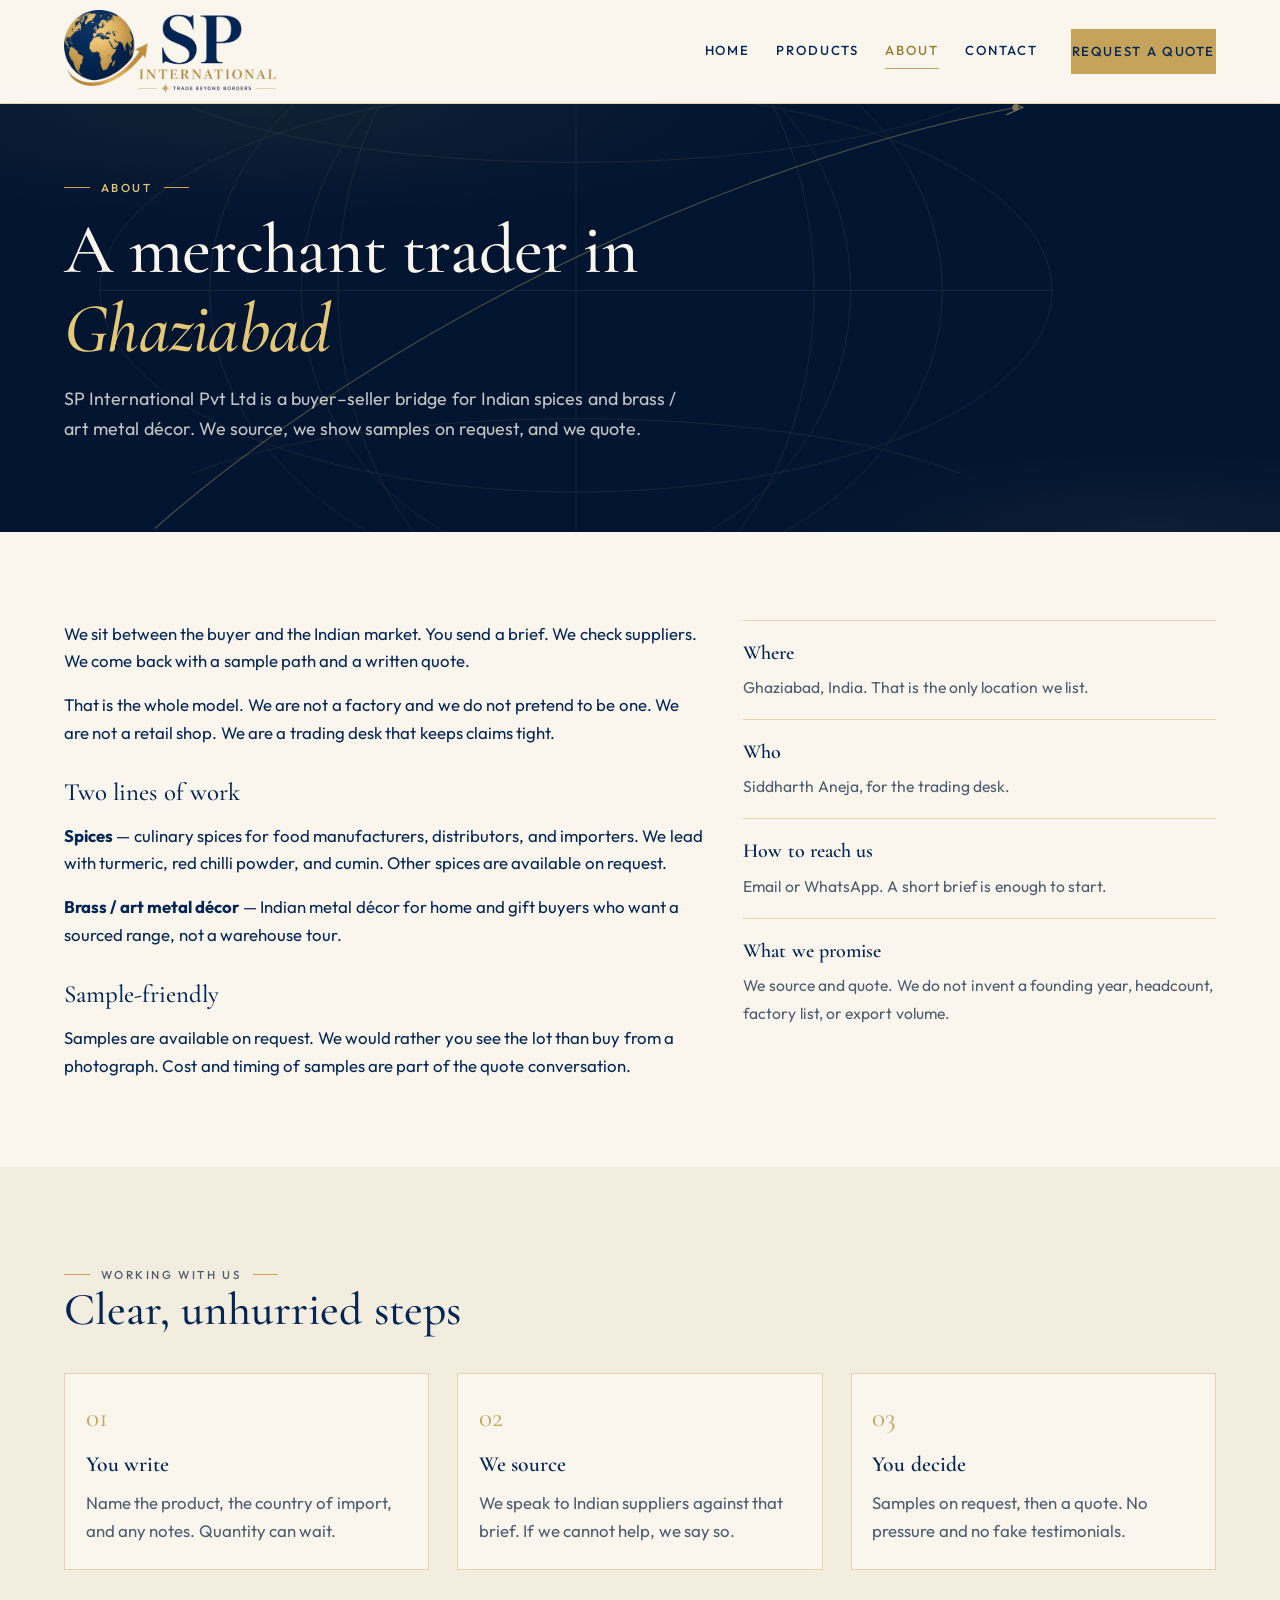
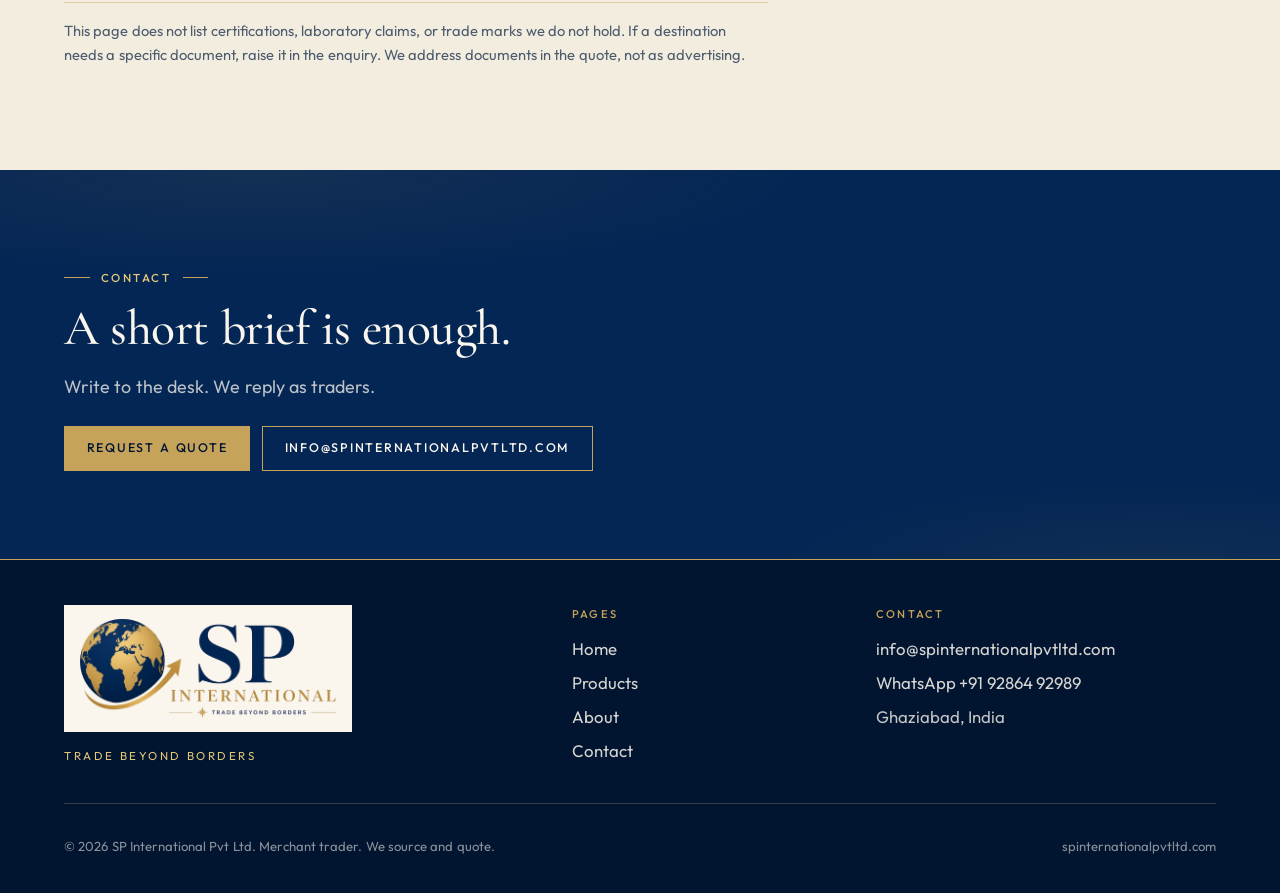
==== about.html @ 2f85f0fe "Add SP International brochure draft for review." ====
<!DOCTYPE html>
<html lang="en">
<head>
  <meta charset="utf-8">
  <meta name="viewport" content="width=device-width, initial-scale=1">
  <title>About — SP International Pvt Ltd</title>
  <meta name="description" content="Merchant trader in Ghaziabad, India. A buyer–seller bridge for spices and brass / art metal décor. Sample-friendly. We source and quote.">
  <meta name="theme-color" content="#042654">
  <link rel="icon" href="assets/favicon.png" type="image/png">
  <link rel="apple-touch-icon" href="assets/favicon-192.png">
  <link rel="canonical" href="https://spinternationalpvtltd.com/about.html">
  <link rel="preconnect" href="https://fonts.googleapis.com">
  <link rel="preconnect" href="https://fonts.gstatic.com" crossorigin>
  <link href="https://fonts.googleapis.com/css2?family=Cormorant+Garamond:ital,wght@0,500;0,600;1,500&family=Outfit:wght@300;400;500;600&display=swap" rel="stylesheet">
  <link rel="manifest" href="site.webmanifest">
  <link rel="stylesheet" href="css/styles.css">
</head>
<body>
  <a class="skip" href="#main">Skip to content</a>
  <header class="site-header">
    <div class="wrap header-inner">
      <a class="brand" href="index.html">
        <img class="brand-lockup" src="assets/logo-lockup.png" alt="SP International Pvt Ltd — Trade Beyond Borders" width="1048" height="407">
        <img class="brand-mark" src="assets/logo-mark.png" alt="SP International Pvt Ltd" width="433" height="454">
      </a>
      <button class="nav-toggle" type="button" aria-expanded="false" aria-controls="site-nav">
        <span class="sr-only">Menu</span>
        <span></span><span></span>
      </button>
      <nav id="site-nav" class="site-nav" aria-label="Primary">
        <a href="index.html">Home</a>
        <a href="products.html">Products</a>
        <a href="about.html" aria-current="page">About</a>
        <a href="contact.html">Contact</a>
        <a class="btn btn-gold" href="contact.html">Request a quote</a>
      </nav>
    </div>
  </header>

  <main id="main">
    <section class="page-hero slim">
      <img class="orbit" src="assets/orbit.svg" alt="">
      <div class="wrap">
        <p class="kicker light">About</p>
        <h1 class="display">A merchant trader in <em>Ghaziabad</em></h1>
        <p class="lede">SP International Pvt Ltd is a buyer–seller bridge for Indian spices and brass / art metal décor. We source, we show samples on request, and we quote.</p>
      </div>
    </section>

    <section class="section">
      <div class="wrap two-col uneven">
        <div class="prose">
          <p>We sit between the buyer and the Indian market. You send a brief. We check suppliers. We come back with a sample path and a written quote.</p>
          <p>That is the whole model. We are not a factory and we do not pretend to be one. We are not a retail shop. We are a trading desk that keeps claims tight.</p>
          <h3>Two lines of work</h3>
          <p><strong>Spices</strong> — culinary spices for food manufacturers, distributors, and importers. We lead with turmeric, red chilli powder, and cumin. Other spices are available on request.</p>
          <p><strong>Brass / art metal décor</strong> — Indian metal décor for home and gift buyers who want a sourced range, not a warehouse tour.</p>
          <h3>Sample-friendly</h3>
          <p>Samples are available on request. We would rather you see the lot than buy from a photograph. Cost and timing of samples are part of the quote conversation.</p>
        </div>
        <div>
          <ul class="stat-list">
            <li>
              <strong>Where</strong>
              <span>Ghaziabad, India. That is the only location we list.</span>
            </li>
            <li>
              <strong>Who</strong>
              <span>Siddharth Aneja, for the trading desk.</span>
            </li>
            <li>
              <strong>How to reach us</strong>
              <span>Email or WhatsApp. A short brief is enough to start.</span>
            </li>
            <li>
              <strong>What we promise</strong>
              <span>We source and quote. We do not invent a founding year, headcount, factory list, or export volume.</span>
            </li>
          </ul>
        </div>
      </div>
    </section>

    <section class="section section-cream">
      <div class="wrap">
        <div class="section-head">
          <p class="kicker">Working with us</p>
          <h2>Clear, unhurried steps</h2>
        </div>
        <div class="steps">
          <article class="step">
            <span class="num">01</span>
            <h3>You write</h3>
            <p>Name the product, the country of import, and any notes. Quantity can wait.</p>
          </article>
          <article class="step">
            <span class="num">02</span>
            <h3>We source</h3>
            <p>We speak to Indian suppliers against that brief. If we cannot help, we say so.</p>
          </article>
          <article class="step">
            <span class="num">03</span>
            <h3>You decide</h3>
            <p>Samples on request, then a quote. No pressure and no fake testimonials.</p>
          </article>
        </div>
        <p class="legal-note narrow">This page does not list certifications, laboratory claims, or trade marks we do not hold. If a destination needs a specific document, raise it in the enquiry. We address documents in the quote, not as advertising.</p>
      </div>
    </section>

    <section class="section section-navy cta-band">
      <div class="wrap">
        <p class="kicker light">Contact</p>
        <h2 class="display">A short brief is enough.</h2>
        <p class="lede">Write to the desk. We reply as traders.</p>
        <div class="btn-row">
          <a class="btn btn-gold" href="contact.html">Request a quote</a>
          <a class="btn btn-ghost" href="mailto:info@spinternationalpvtltd.com">info@spinternationalpvtltd.com</a>
        </div>
      </div>
    </section>
  </main>

  <footer class="site-footer">
    <div class="wrap footer-grid">
      <div>
        <img class="footer-logo" src="assets/logo-lockup.png" alt="SP International Pvt Ltd — Trade Beyond Borders" width="1048" height="407">
        <p class="footer-motto">Trade Beyond Borders</p>
      </div>
      <div>
        <h2>Pages</h2>
        <ul>
          <li><a href="index.html">Home</a></li>
          <li><a href="products.html">Products</a></li>
          <li><a href="about.html">About</a></li>
          <li><a href="contact.html">Contact</a></li>
        </ul>
      </div>
      <div>
        <h2>Contact</h2>
        <ul>
          <li><a href="mailto:info@spinternationalpvtltd.com">info@spinternationalpvtltd.com</a></li>
          <li><a href="https://wa.me/919286492989" rel="noopener">WhatsApp +91 92864 92989</a></li>
          <li>Ghaziabad, India</li>
        </ul>
      </div>
    </div>
    <div class="wrap footer-base">
      <p>&copy; <span id="year">2026</span> SP International Pvt Ltd. Merchant trader. We source and quote.</p>
      <p>spinternationalpvtltd.com</p>
    </div>
  </footer>
  <script src="js/main.js"></script>
</body>
</html>
---- css/styles.css ----
/* =================================================================
   SP International Pvt Ltd — brochure styles
   Navy + gold only. Custom, not a utility framework.
   ================================================================= */

:root {
  --navy: #042654;
  --navy-deep: #021530;
  --navy-mid: #0b3468;
  --navy-soft: #1a4a86;
  --gold: #c5a35a;
  --gold-bright: #e4c878;
  --gold-deep: #9a7c32;
  --cream: #f3ede0;
  --ivory: #faf6ee;
  --paper: #e8e0ce;
  --ink: #042654;
  --muted: #4e5d6e;
  --line: rgba(197, 163, 90, 0.42);
  --line-strong: rgba(197, 163, 90, 0.72);
  --shadow: 0 22px 50px rgba(4, 38, 84, 0.09);
  --header-h: 6.35rem;
  --serif: "Cormorant Garamond", "Iowan Old Style", Palatino, "Palatino Linotype", Georgia, serif;
  --sans: "Outfit", "Avenir Next", "Segoe UI", system-ui, sans-serif;
  --wrap: 72rem;
  --gutter: clamp(1.25rem, 4vw, 2.25rem);
}

*,
*::before,
*::after { box-sizing: border-box; }

html {
  scroll-behavior: smooth;
  -webkit-text-size-adjust: 100%;
}

@media (prefers-reduced-motion: reduce) {
  html { scroll-behavior: auto; }
  *, *::before, *::after {
    animation-duration: 0.01ms !important;
    animation-iteration-count: 1 !important;
    transition-duration: 0.01ms !important;
  }
}

body {
  margin: 0;
  font-family: var(--sans);
  font-weight: 400;
  font-size: 1.05rem;
  line-height: 1.65;
  color: var(--ink);
  background: var(--ivory);
  min-height: 100vh;
  word-spacing: 0.02em;
}

img { max-width: 100%; height: auto; display: block; }
a { color: inherit; }
button, input, select, textarea { font: inherit; color: inherit; }

.sr-only {
  position: absolute;
  width: 1px;
  height: 1px;
  padding: 0;
  margin: -1px;
  overflow: hidden;
  clip: rect(0, 0, 0, 0);
  white-space: nowrap;
  border: 0;
}

.skip {
  position: absolute;
  left: 1rem;
  top: -4rem;
  z-index: 1000;
  background: var(--navy);
  color: var(--gold-bright);
  padding: 0.6rem 1rem;
  text-decoration: none;
  letter-spacing: 0.04em;
}
.skip:focus { top: 0.75rem; }

.wrap {
  width: min(var(--wrap), 100% - var(--gutter) * 2);
  margin-inline: auto;
}

/* ---------- Header ---------- */
.site-header {
  position: sticky;
  top: 0;
  z-index: 80;
  background: rgba(250, 246, 238, 0.92);
  backdrop-filter: saturate(1.2) blur(12px);
  border-bottom: 1px solid var(--line);
}

.header-inner {
  display: flex;
  align-items: center;
  justify-content: space-between;
  gap: 1.25rem;
  min-height: var(--header-h);
  padding-block: 0.65rem;
}

.brand {
  display: flex;
  align-items: center;
  text-decoration: none;
  flex-shrink: 0;
}

.brand-lockup {
  display: none;
  height: 5.15rem;
  width: auto;
}

.brand-mark {
  height: 3.35rem;
  width: auto;
}

@media (min-width: 880px) {
  .brand-mark { display: none; }
  .brand-lockup { display: block; }
}

.nav-toggle {
  display: flex;
  flex-direction: column;
  justify-content: center;
  gap: 0.42rem;
  width: 2.75rem;
  height: 2.75rem;
  padding: 0.55rem;
  border: 1px solid var(--line);
  background: transparent;
  cursor: pointer;
}

.nav-toggle span {
  display: block;
  height: 1.5px;
  background: var(--navy);
  transition: transform 0.25s ease, opacity 0.2s ease;
}

.nav-toggle[aria-expanded="true"] span:first-child {
  transform: translateY(4.2px) rotate(45deg);
}
.nav-toggle[aria-expanded="true"] span:last-child {
  transform: translateY(-4.2px) rotate(-45deg);
}

.site-nav {
  display: none;
  align-items: center;
  gap: 0.15rem 1.65rem;
}

.site-nav a {
  text-decoration: none;
  font-size: 0.82rem;
  letter-spacing: 0.14em;
  text-transform: uppercase;
  font-weight: 500;
  color: var(--navy);
  padding: 0.35rem 0;
  border-bottom: 1px solid transparent;
}

.site-nav a:hover,
.site-nav a:focus-visible {
  color: var(--gold-deep);
  border-bottom-color: var(--gold);
}

.site-nav a[aria-current="page"] {
  color: var(--gold-deep);
  border-bottom-color: var(--gold);
}

.site-nav .btn { margin-left: 0.4rem; letter-spacing: 0.12em; }

@media (max-width: 879px) {
  .site-nav {
    position: fixed;
    inset: var(--header-h) 0 0 0;
    display: flex;
    flex-direction: column;
    justify-content: flex-start;
    align-items: stretch;
    gap: 0;
    padding: 1.5rem var(--gutter) 2rem;
    background: var(--ivory);
    transform: translateX(100%);
    visibility: hidden;
    transition: transform 0.28s ease, visibility 0.28s;
    overflow: auto;
  }
  .site-nav.is-open {
    transform: none;
    visibility: visible;
  }
  .site-nav a {
    font-family: var(--serif);
    font-size: 2rem;
    letter-spacing: 0.04em;
    text-transform: none;
    font-weight: 500;
    padding: 0.85rem 0;
    border-bottom: 1px solid var(--line);
  }
  .site-nav .btn {
    margin: 1.5rem 0 0;
    text-align: center;
    font-family: var(--sans);
    font-size: 0.82rem;
    letter-spacing: 0.12em;
    text-transform: uppercase;
  }
}

@media (min-width: 880px) {
  .nav-toggle { display: none; }
  .site-nav { display: flex; }
}

body.nav-open { overflow: hidden; }

/* ---------- Buttons ---------- */
.btn {
  display: inline-flex;
  align-items: center;
  justify-content: center;
  gap: 0.55rem;
  min-height: 2.85rem;
  padding: 0.7rem 1.35rem;
  text-decoration: none;
  border: 1px solid var(--gold);
  cursor: pointer;
  font-size: 0.78rem;
  letter-spacing: 0.14em;
  text-transform: uppercase;
  font-weight: 500;
  transition: background 0.2s ease, color 0.2s ease, border-color 0.2s ease, transform 0.2s ease;
}

.btn-gold {
  background: var(--gold);
  color: var(--navy-deep);
  border-color: var(--gold);
}

.btn-gold:hover,
.btn-gold:focus-visible {
  background: var(--gold-bright);
  border-color: var(--gold-bright);
}

.btn-ghost {
  background: transparent;
  color: var(--ivory);
  border-color: var(--gold);
}

.btn-ghost:hover,
.btn-ghost:focus-visible {
  background: rgba(197, 163, 90, 0.12);
  color: var(--gold-bright);
}

.btn-navy {
  background: var(--navy);
  color: var(--gold-bright);
  border-color: var(--navy);
}

.btn-navy:hover,
.btn-navy:focus-visible {
  background: var(--navy-mid);
}

.btn-line {
  background: transparent;
  color: var(--navy);
  border-color: var(--navy);
}

.btn-line:hover,
.btn-line:focus-visible {
  background: var(--navy);
  color: var(--gold-bright);
}

.btn-row {
  display: flex;
  flex-wrap: wrap;
  gap: 0.75rem;
}

:focus-visible {
  outline: 2px solid var(--gold);
  outline-offset: 3px;
}

/* ---------- Kickers, type ---------- */
.kicker {
  display: inline-flex;
  align-items: center;
  gap: 0.7rem;
  margin: 0 0 0.85rem;
  font-size: 0.72rem;
  letter-spacing: 0.22em;
  text-transform: uppercase;
  color: var(--gold-deep);
  font-weight: 500;
}

.kicker::before,
.kicker::after {
  content: "";
  width: 1.6rem;
  height: 1px;
  background: var(--gold);
}

.kicker.light { color: var(--gold-bright); }

.display {
  font-family: var(--serif);
  font-weight: 500;
  letter-spacing: -0.01em;
  line-height: 1.12;
  margin: 0 0 1rem;
  font-size: clamp(2.35rem, 6vw, 4.4rem);
}

.display em {
  font-style: italic;
  font-weight: 500;
  color: var(--gold-deep);
}

.lede {
  font-size: 1.12rem;
  max-width: 40rem;
  color: var(--muted);
  margin: 0 0 1.5rem;
}

.section-head {
  max-width: 40rem;
  margin-bottom: 2.25rem;
}

.section-head h2 {
  font-family: var(--serif);
  font-size: clamp(1.9rem, 4vw, 2.85rem);
  font-weight: 500;
  line-height: 1.15;
  margin: 0 0 0.75rem;
}

.section-head p { margin: 0; color: var(--muted); }

hr.rule {
  border: 0;
  height: 1px;
  background: linear-gradient(90deg, transparent, var(--gold), transparent);
  margin: 0;
}

/* ---------- Heroes ---------- */
.page-hero {
  position: relative;
  isolation: isolate;
  background: var(--navy-deep);
  color: var(--ivory);
  overflow: hidden;
  padding: clamp(3.2rem, 8vw, 6.5rem) 0;
}

.page-hero .orbit {
  position: absolute;
  inset: -10% -5%;
  width: 110%;
  height: 120%;
  object-fit: cover;
  opacity: 0.55;
  pointer-events: none;
  z-index: -1;
}

.page-hero .display { color: var(--ivory); }
.page-hero .display em { color: var(--gold-bright); }
.page-hero .lede { color: rgba(250, 246, 238, 0.78); }

.home-hero {
  padding: clamp(2.5rem, 7vw, 5.5rem) 0 clamp(3.5rem, 8vw, 6.5rem);
}

.hero-card {
  position: relative;
  background: var(--ivory);
  color: var(--ink);
  padding: clamp(1.6rem, 4vw, 2.75rem);
  border: 1px solid var(--gold);
  max-width: 42rem;
  box-shadow: 0 0 0 8px rgba(197, 163, 90, 0.08);
}

.hero-card::before,
.hero-card::after {
  content: "";
  position: absolute;
  width: 0.7rem;
  height: 0.7rem;
  border: 1px solid var(--gold);
}
.hero-card::before { top: 0.45rem; left: 0.45rem; border-right: 0; border-bottom: 0; }
.hero-card::after { bottom: 0.45rem; right: 0.45rem; border-left: 0; border-top: 0; }

.hero-card .lockup {
  width: min(28rem, 100%);
  margin: 0 auto 1.4rem;
}

.hero-card .kicker { justify-content: center; width: 100%; }
.hero-card .display {
  text-align: center;
  color: var(--navy);
  font-size: clamp(2rem, 5vw, 3.4rem);
}
.hero-card .lede {
  text-align: center;
  margin-inline: auto;
  color: var(--muted);
}
.hero-card .btn-row { justify-content: center; }

.motto-line {
  display: flex;
  align-items: center;
  justify-content: center;
  gap: 0.85rem;
  margin: 0 0 1.1rem;
  color: var(--gold-deep);
  font-size: 0.72rem;
  letter-spacing: 0.28em;
  text-transform: uppercase;
}
.motto-line::before,
.motto-line::after {
  content: "";
  flex: 1;
  max-width: 4.5rem;
  height: 1px;
  background: var(--gold);
}
.motto-line .diamond {
  width: 0.45rem;
  height: 0.45rem;
  background: var(--gold);
  transform: rotate(45deg);
  flex-shrink: 0;
}

/* ---------- Sections ---------- */
.section { padding: clamp(3.2rem, 7vw, 5.5rem) 0; }
.section-navy {
  background: var(--navy);
  color: var(--ivory);
}
.section-navy .section-head h2 { color: var(--ivory); }
.section-navy .section-head p { color: rgba(250, 246, 238, 0.72); }
.section-cream { background: var(--cream); }
.section-paper { background: var(--paper); }

.two-col {
  display: grid;
  gap: 2.5rem;
}
@media (min-width: 840px) {
  .two-col { grid-template-columns: 1fr 1fr; align-items: start; }
  .two-col.uneven { grid-template-columns: 1.15fr 0.85fr; }
}

.prose p { margin: 0 0 1rem; }
.prose p:last-child { margin-bottom: 0; }
.prose h3 {
  font-family: var(--serif);
  font-size: 1.55rem;
  font-weight: 500;
  margin: 1.6rem 0 0.55rem;
}

.pull {
  font-family: var(--serif);
  font-style: italic;
  font-size: clamp(1.45rem, 3vw, 1.9rem);
  line-height: 1.35;
  color: var(--navy);
  margin: 0;
  padding-left: 1.1rem;
  border-left: 2px solid var(--gold);
}

.stat-list {
  list-style: none;
  margin: 0;
  padding: 0;
  display: grid;
  gap: 1.15rem;
}

.stat-list li {
  padding: 1rem 0 0;
  border-top: 1px solid var(--line);
}

.stat-list strong {
  display: block;
  font-family: var(--serif);
  font-size: 1.25rem;
  font-weight: 600;
  margin-bottom: 0.2rem;
}

.stat-list span { color: var(--muted); font-size: 0.98rem; }

/* ---------- Product cards ---------- */
.card-grid {
  display: grid;
  gap: 1.15rem;
  grid-template-columns: 1fr;
}
@media (min-width: 640px) {
  .card-grid { grid-template-columns: 1fr 1fr; }
}
@media (min-width: 1020px) {
  .card-grid.cols-4 { grid-template-columns: repeat(4, 1fr); }
}

.product-card {
  position: relative;
  display: flex;
  flex-direction: column;
  background: var(--ivory);
  border: 1px solid var(--line);
  min-height: 100%;
  text-decoration: none;
  color: inherit;
  transition: border-color 0.2s ease, transform 0.2s ease, box-shadow 0.2s ease;
}

a.product-card:hover,
a.product-card:focus-visible {
  border-color: var(--gold);
  transform: translateY(-3px);
  box-shadow: var(--shadow);
}

.product-card .visual {
  position: relative;
  height: 11.5rem;
  background: var(--navy);
  overflow: hidden;
}

.product-card .visual img {
  width: 100%;
  height: 100%;
  object-fit: cover;
}

.product-card .index {
  position: absolute;
  top: 0.7rem;
  left: 0.8rem;
  z-index: 1;
  font-size: 0.68rem;
  letter-spacing: 0.16em;
  color: var(--gold-bright);
  text-transform: uppercase;
}

.product-card .body {
  padding: 1.15rem 1.2rem 1.3rem;
  display: flex;
  flex-direction: column;
  gap: 0.45rem;
  flex: 1;
}

.product-card h3 {
  font-family: var(--serif);
  font-size: 1.45rem;
  font-weight: 600;
  margin: 0;
}

.product-card p {
  margin: 0;
  color: var(--muted);
  font-size: 0.95rem;
}

.product-card .more {
  margin-top: auto;
  padding-top: 0.7rem;
  font-size: 0.72rem;
  letter-spacing: 0.16em;
  text-transform: uppercase;
  color: var(--gold-deep);
}

/* ---------- Tags ---------- */
.tag-list {
  display: flex;
  flex-wrap: wrap;
  gap: 0.55rem;
  list-style: none;
  margin: 0;
  padding: 0;
}

.tag-list li {
  border: 1px solid var(--line-strong);
  color: var(--navy);
  background: var(--ivory);
  padding: 0.45rem 0.85rem;
  font-size: 0.88rem;
  letter-spacing: 0.02em;
}

/* ---------- Steps ---------- */
.steps {
  display: grid;
  gap: 1.25rem;
}
@media (min-width: 800px) {
  .steps { grid-template-columns: repeat(3, 1fr); gap: 1.75rem; }
}

.step {
  padding: 1.4rem 1.3rem 1.5rem;
  border: 1px solid var(--line);
  background: rgba(250, 246, 238, 0.04);
}

.section:not(.section-navy) .step { background: var(--ivory); }

.step .num {
  font-family: var(--serif);
  font-size: 1.7rem;
  color: var(--gold);
  display: block;
  margin-bottom: 0.4rem;
}

.step h3 {
  font-family: var(--serif);
  font-size: 1.35rem;
  font-weight: 600;
  margin: 0 0 0.4rem;
}

.step p { margin: 0; color: var(--muted); }
.section-navy .step p { color: rgba(250, 246, 238, 0.7); }
.section-navy .step { border-color: rgba(197, 163, 90, 0.35); }

/* ---------- Contact ---------- */
.contact-grid {
  display: grid;
  gap: 2.4rem;
}
@media (min-width: 900px) {
  .contact-grid { grid-template-columns: 1.15fr 0.85fr; align-items: start; }
}

.contact-card {
  border: 1px solid var(--line);
  padding: 1.2rem 1.25rem;
  background: var(--ivory);
  margin-bottom: 0.85rem;
}

.contact-card h3 {
  margin: 0 0 0.25rem;
  font-size: 0.72rem;
  letter-spacing: 0.18em;
  text-transform: uppercase;
  color: var(--gold-deep);
  font-weight: 500;
  font-family: var(--sans);
}

.contact-card a,
.contact-card p {
  margin: 0;
  font-family: var(--serif);
  font-size: 1.35rem;
  text-decoration: none;
  color: var(--navy);
}

.contact-card a:hover { color: var(--gold-deep); }

.quote-form {
  background: var(--ivory);
  border: 1px solid var(--line);
  padding: clamp(1.25rem, 3vw, 1.85rem);
}

.quote-form h2 {
  font-family: var(--serif);
  font-weight: 500;
  font-size: 1.9rem;
  margin: 0 0 0.4rem;
}

.quote-form .form-note {
  color: var(--muted);
  font-size: 0.95rem;
  margin: 0 0 1.25rem;
}

.fields {
  display: grid;
  gap: 0.95rem;
}
@media (min-width: 640px) {
  .fields.pair { grid-template-columns: 1fr 1fr; }
}

label {
  display: block;
  font-size: 0.72rem;
  letter-spacing: 0.14em;
  text-transform: uppercase;
  color: var(--navy);
  font-weight: 500;
}

label .opt {
  letter-spacing: 0.04em;
  text-transform: none;
  color: var(--muted);
  font-weight: 400;
}

input[type="text"],
input[type="email"],
input[type="tel"],
select,
textarea {
  width: 100%;
  margin-top: 0.4rem;
  padding: 0.7rem 0.15rem 0.55rem;
  border: 0;
  border-bottom: 1px solid var(--line-strong);
  background: transparent;
  border-radius: 0;
  appearance: none;
}

select {
  background: linear-gradient(45deg, transparent 50%, var(--navy) 50%) right 0.4rem center / 0.35rem 0.35rem no-repeat,
              linear-gradient(135deg, var(--navy) 50%, transparent 50%) right 0.15rem center / 0.35rem 0.35rem no-repeat;
  padding-right: 1.4rem;
}

textarea { min-height: 8rem; resize: vertical; }

input:focus,
select:focus,
textarea:focus {
  outline: none;
  border-bottom-color: var(--gold-deep);
}

.form-actions {
  display: flex;
  flex-wrap: wrap;
  gap: 0.7rem;
  margin-top: 1.35rem;
}

.form-status {
  margin: 0.85rem 0 0;
  font-size: 0.95rem;
  min-height: 1.3em;
}
.form-status.error { color: #7a2a2a; }
.form-status.ok { color: var(--navy); }

.req-note {
  font-size: 0.88rem;
  color: var(--muted);
  margin: 0.3rem 0 0;
}

/* ---------- Footer ---------- */
.site-footer {
  background: var(--navy-deep);
  color: rgba(250, 246, 238, 0.78);
  padding: 2.8rem 0 1.4rem;
  border-top: 1px solid var(--gold);
}

.footer-grid {
  display: grid;
  gap: 2rem;
  padding-bottom: 2rem;
}
@media (min-width: 800px) {
  .footer-grid { grid-template-columns: 1.4fr 0.8fr 1fr; }
}

.footer-logo {
  width: min(18rem, 100%);
  background: var(--ivory);
  padding: 0.85rem 1rem;
  margin-bottom: 0.9rem;
}

.footer-mark {
  width: 4.4rem;
  margin-bottom: 0.7rem;
}

.footer-motto {
  margin: 0;
  font-size: 0.72rem;
  letter-spacing: 0.22em;
  text-transform: uppercase;
  color: var(--gold-bright);
}

.site-footer h2 {
  margin: 0 0 0.7rem;
  font-size: 0.7rem;
  letter-spacing: 0.2em;
  text-transform: uppercase;
  color: var(--gold);
  font-weight: 500;
  font-family: var(--sans);
}

.site-footer ul {
  list-style: none;
  margin: 0;
  padding: 0;
}

.site-footer li { margin: 0 0 0.4rem; }

.site-footer a {
  color: rgba(250, 246, 238, 0.86);
  text-decoration: none;
  border-bottom: 1px solid transparent;
}

.site-footer a:hover {
  color: var(--gold-bright);
  border-bottom-color: var(--gold);
}

.footer-base {
  display: flex;
  flex-wrap: wrap;
  justify-content: space-between;
  gap: 0.6rem 1.5rem;
  padding-top: 1.15rem;
  border-top: 1px solid rgba(197, 163, 90, 0.28);
  font-size: 0.82rem;
  color: rgba(250, 246, 238, 0.55);
}

/* ---------- Page extras ---------- */
.narrow { max-width: 44rem; }

.cta-band .display { font-size: clamp(2rem, 4.5vw, 3.1rem); }
.cta-band .lede { color: rgba(250, 246, 238, 0.75); }

.legal-note {
  font-size: 0.92rem;
  color: var(--muted);
  border-top: 1px solid var(--line);
  margin-top: 2rem;
  padding-top: 1rem;
}

.page-hero.slim { padding-block: clamp(2.4rem, 6vw, 4rem); }

@media (max-width: 639px) {
  .product-card .visual { height: 10rem; }
}

.home-hero .wrap {
  display: flex;
  justify-content: center;
}

.page-hero.slim .display { max-width: 18ch; }

@media (min-width: 1020px) {
  .product-card .visual { height: 12.5rem; }
}

.section-navy,
.page-hero {
  background-image:
    radial-gradient(ellipse 80% 50% at 20% 0%, rgba(197, 163, 90, 0.08), transparent 55%),
    radial-gradient(ellipse 60% 40% at 90% 100%, rgba(197, 163, 90, 0.06), transparent 50%);
}

.tag-list li:hover {
  border-color: var(--gold-deep);
  background: #fffdf8;
}

@media (max-width: 479px) {
  .hero-card { padding: 1.25rem 1.1rem 1.5rem; }
  .display { word-wrap: break-word; }
}
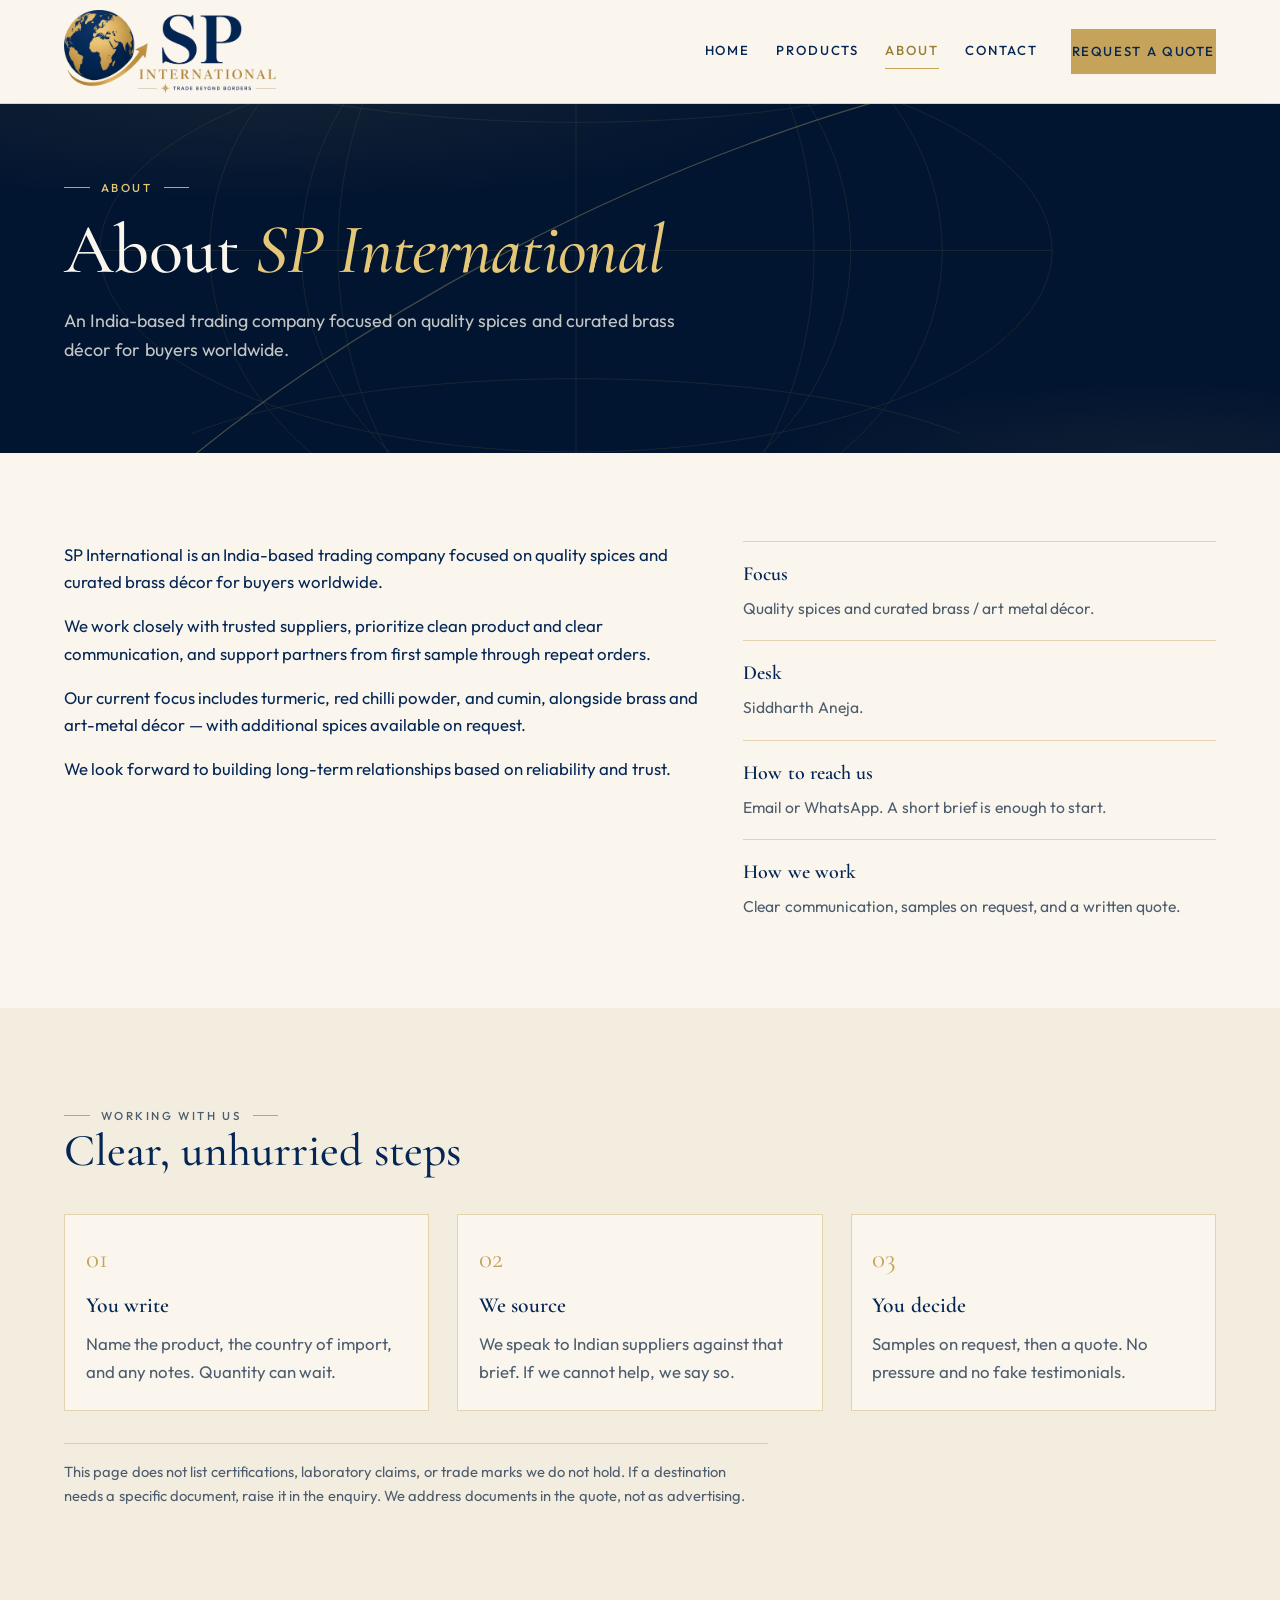
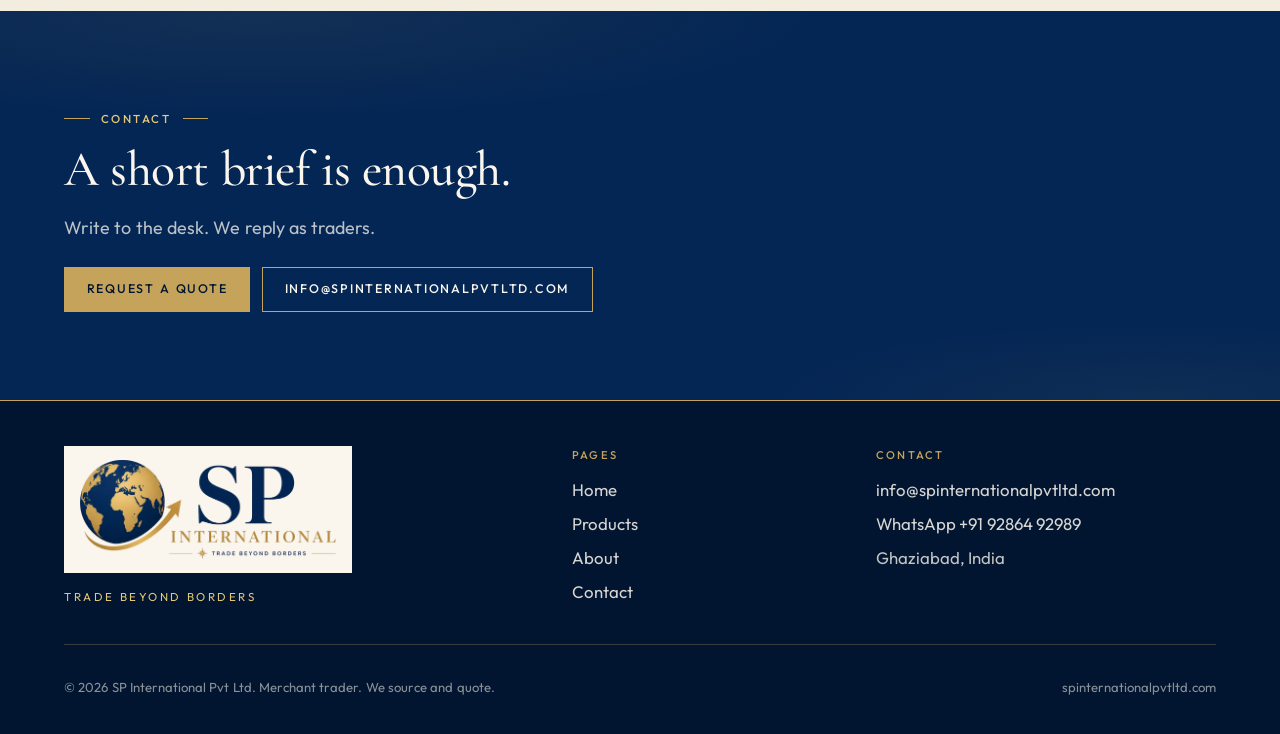
==== commit 376a0e8c: "Review fixes: footer-only city, polite About, hero without stacked logo." ====
--- a/about.html
+++ b/about.html
@@ -4,7 +4,7 @@
   <meta charset="utf-8">
   <meta name="viewport" content="width=device-width, initial-scale=1">
   <title>About — SP International Pvt Ltd</title>
-  <meta name="description" content="Merchant trader in Ghaziabad, India. A buyer–seller bridge for spices and brass / art metal décor. Sample-friendly. We source and quote.">
+  <meta name="description" content="SP International is an India-based trading company for quality spices and curated brass décor.">
   <meta name="theme-color" content="#042654">
   <link rel="icon" href="assets/favicon.png" type="image/png">
   <link rel="apple-touch-icon" href="assets/favicon-192.png">
@@ -42,39 +42,36 @@
       <img class="orbit" src="assets/orbit.svg" alt="">
       <div class="wrap">
         <p class="kicker light">About</p>
-        <h1 class="display">A merchant trader in <em>Ghaziabad</em></h1>
-        <p class="lede">SP International Pvt Ltd is a buyer–seller bridge for Indian spices and brass / art metal décor. We source, we show samples on request, and we quote.</p>
+        <h1 class="display">About <em>SP International</em></h1>
+        <p class="lede">An India-based trading company focused on quality spices and curated brass décor for buyers worldwide.</p>
       </div>
     </section>
 
     <section class="section">
       <div class="wrap two-col uneven">
         <div class="prose">
-          <p>We sit between the buyer and the Indian market. You send a brief. We check suppliers. We come back with a sample path and a written quote.</p>
-          <p>That is the whole model. We are not a factory and we do not pretend to be one. We are not a retail shop. We are a trading desk that keeps claims tight.</p>
-          <h3>Two lines of work</h3>
-          <p><strong>Spices</strong> — culinary spices for food manufacturers, distributors, and importers. We lead with turmeric, red chilli powder, and cumin. Other spices are available on request.</p>
-          <p><strong>Brass / art metal décor</strong> — Indian metal décor for home and gift buyers who want a sourced range, not a warehouse tour.</p>
-          <h3>Sample-friendly</h3>
-          <p>Samples are available on request. We would rather you see the lot than buy from a photograph. Cost and timing of samples are part of the quote conversation.</p>
+          <p>SP International is an India-based trading company focused on quality spices and curated brass décor for buyers worldwide.</p>
+          <p>We work closely with trusted suppliers, prioritize clean product and clear communication, and support partners from first sample through repeat orders.</p>
+          <p>Our current focus includes turmeric, red chilli powder, and cumin, alongside brass and art-metal décor — with additional spices available on request.</p>
+          <p>We look forward to building long-term relationships based on reliability and trust.</p>
         </div>
         <div>
           <ul class="stat-list">
             <li>
-              <strong>Where</strong>
-              <span>Ghaziabad, India. That is the only location we list.</span>
+              <strong>Focus</strong>
+              <span>Quality spices and curated brass / art metal décor.</span>
             </li>
             <li>
-              <strong>Who</strong>
-              <span>Siddharth Aneja, for the trading desk.</span>
+              <strong>Desk</strong>
+              <span>Siddharth Aneja.</span>
             </li>
             <li>
               <strong>How to reach us</strong>
               <span>Email or WhatsApp. A short brief is enough to start.</span>
             </li>
             <li>
-              <strong>What we promise</strong>
-              <span>We source and quote. We do not invent a founding year, headcount, factory list, or export volume.</span>
+              <strong>How we work</strong>
+              <span>Clear communication, samples on request, and a written quote.</span>
             </li>
           </ul>
         </div>
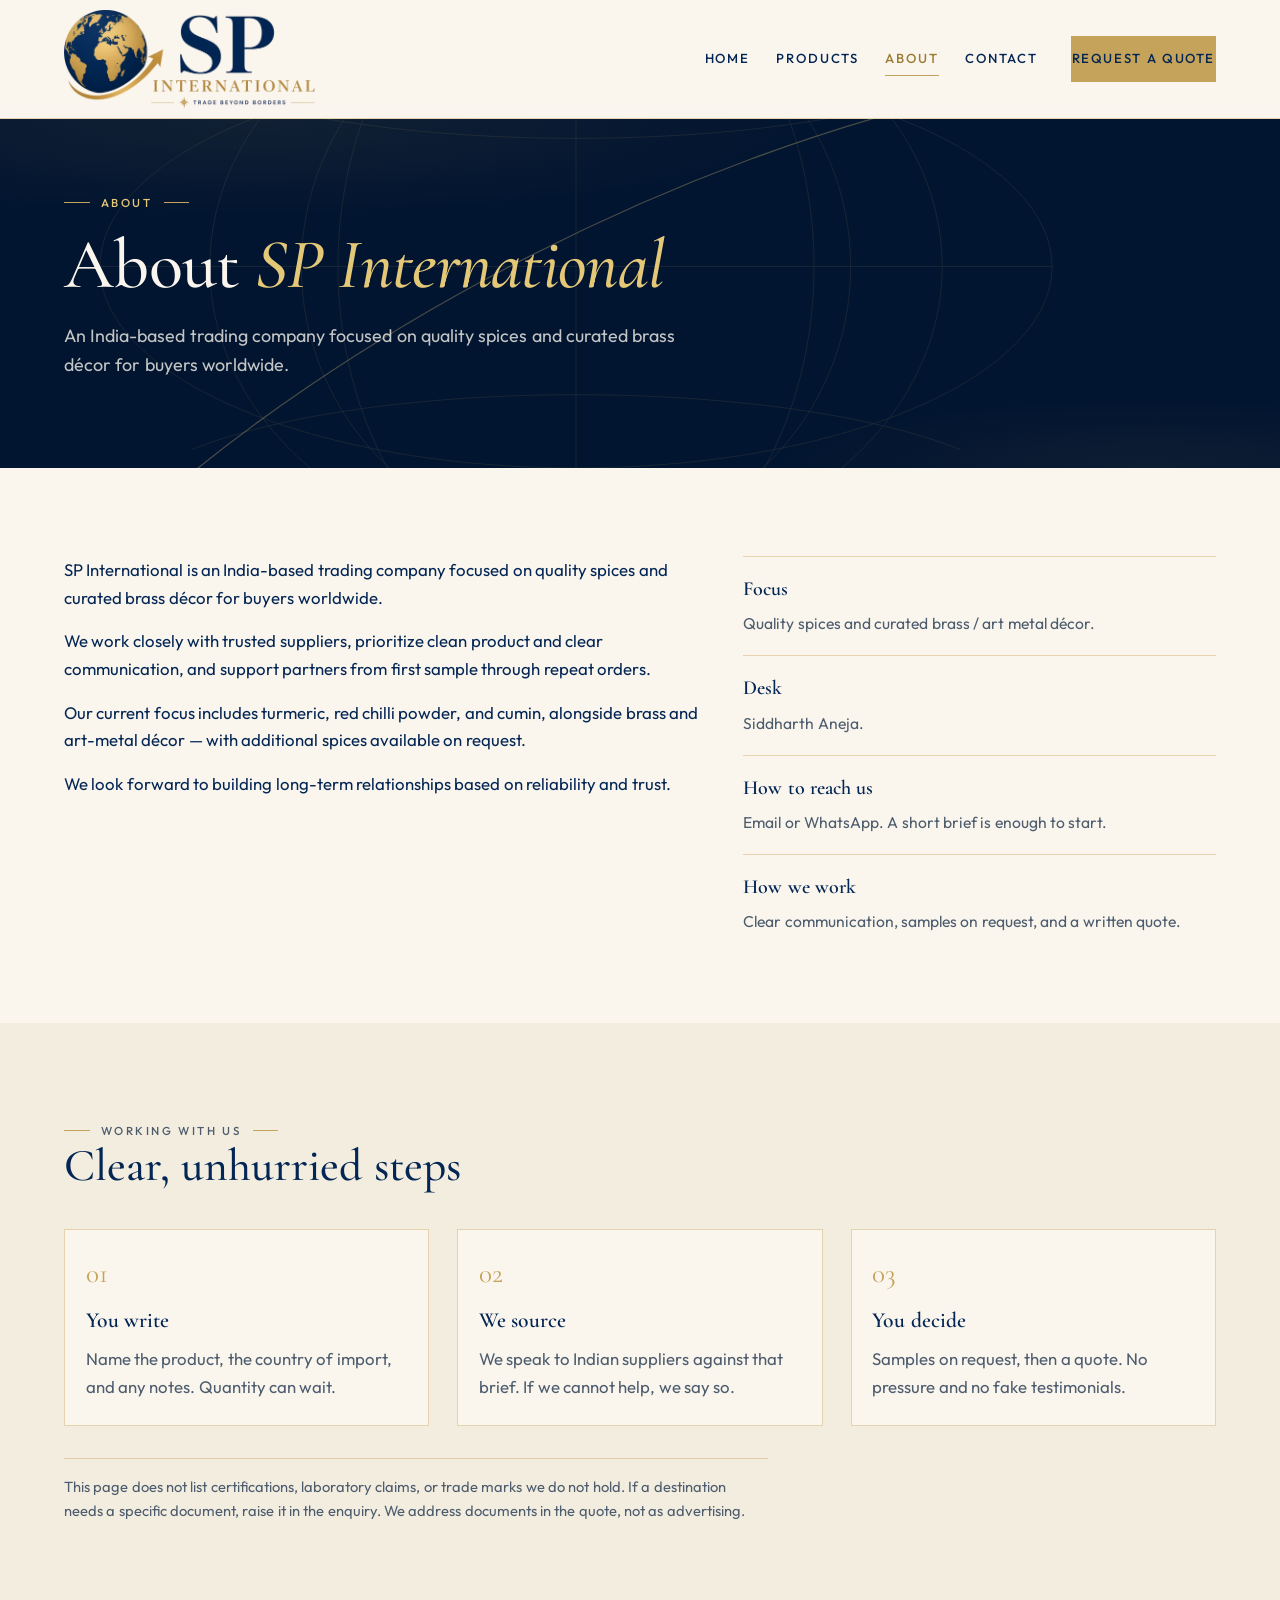
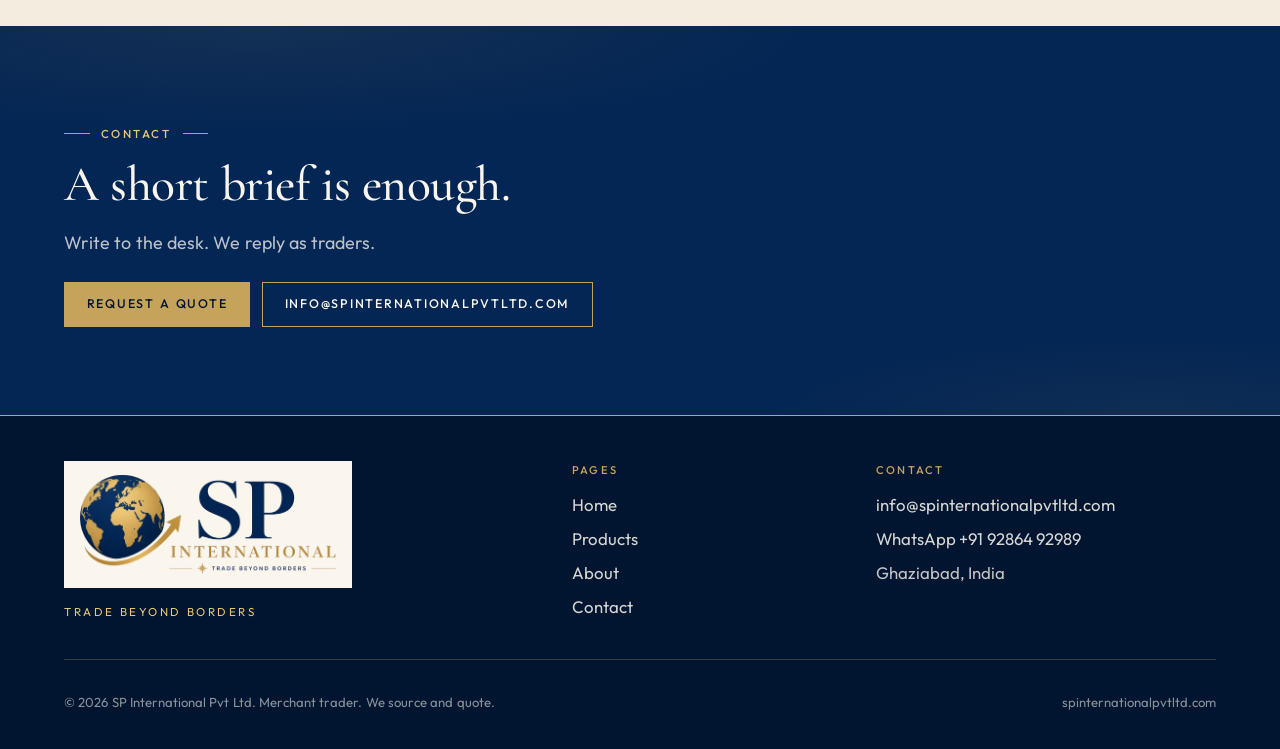
==== commit 8b8f3bf0: "Ship SEO titles and descriptions from Jarvis." ====
--- a/about.html
+++ b/about.html
@@ -3,8 +3,8 @@
 <head>
   <meta charset="utf-8">
   <meta name="viewport" content="width=device-width, initial-scale=1">
-  <title>About — SP International Pvt Ltd</title>
-  <meta name="description" content="SP International is an India-based trading company for quality spices and curated brass décor.">
+  <title>About SP International | Trade Beyond Borders</title>
+  <meta name="description" content="SP International sources quality Indian spices and brass décor for buyers worldwide. Clear communication from sample to order.">
   <meta name="theme-color" content="#042654">
   <link rel="icon" href="assets/favicon.png" type="image/png">
   <link rel="apple-touch-icon" href="assets/favicon-192.png">
--- a/css/styles.css
+++ b/css/styles.css
@@ -19,7 +19,7 @@
   --line: rgba(197, 163, 90, 0.42);
   --line-strong: rgba(197, 163, 90, 0.72);
   --shadow: 0 22px 50px rgba(4, 38, 84, 0.09);
-  --header-h: 6.35rem;
+  --header-h: 5.6rem;
   --serif: "Cormorant Garamond", "Iowan Old Style", Palatino, "Palatino Linotype", Georgia, serif;
   --sans: "Outfit", "Avenir Next", "Segoe UI", system-ui, sans-serif;
   --wrap: 72rem;
@@ -117,19 +117,21 @@
 }
 
 .brand-lockup {
+  display: block;
+  height: 3.6rem;
+  width: auto;
+  max-width: min(72vw, 16rem);
+}
+
+.brand-mark {
   display: none;
-  height: 5.15rem;
-  width: auto;
-}
-
-.brand-mark {
-  height: 3.35rem;
-  width: auto;
 }
 
 @media (min-width: 880px) {
-  .brand-mark { display: none; }
-  .brand-lockup { display: block; }
+  .brand-lockup {
+    height: 6.1rem;
+    max-width: none;
+  }
 }
 
 .nav-toggle {
@@ -189,17 +191,27 @@
 
 .site-nav .btn { margin-left: 0.4rem; letter-spacing: 0.12em; }
 
+.site-header {
+  overflow: visible;
+}
+
 @media (max-width: 879px) {
   .site-nav {
-    position: fixed;
-    inset: var(--header-h) 0 0 0;
+    position: absolute;
+    top: 100%;
+    left: 0;
+    right: 0;
+    bottom: auto;
+    z-index: 90;
     display: flex;
     flex-direction: column;
     justify-content: flex-start;
     align-items: stretch;
     gap: 0;
+    min-height: calc(100dvh - var(--header-h));
     padding: 1.5rem var(--gutter) 2rem;
     background: var(--ivory);
+    border-top: 1px solid var(--line);
     transform: translateX(100%);
     visibility: hidden;
     transition: transform 0.28s ease, visibility 0.28s;
@@ -229,6 +241,7 @@
 }
 
 @media (min-width: 880px) {
+  :root { --header-h: 7.2rem; }
   .nav-toggle { display: none; }
   .site-nav { display: flex; }
 }
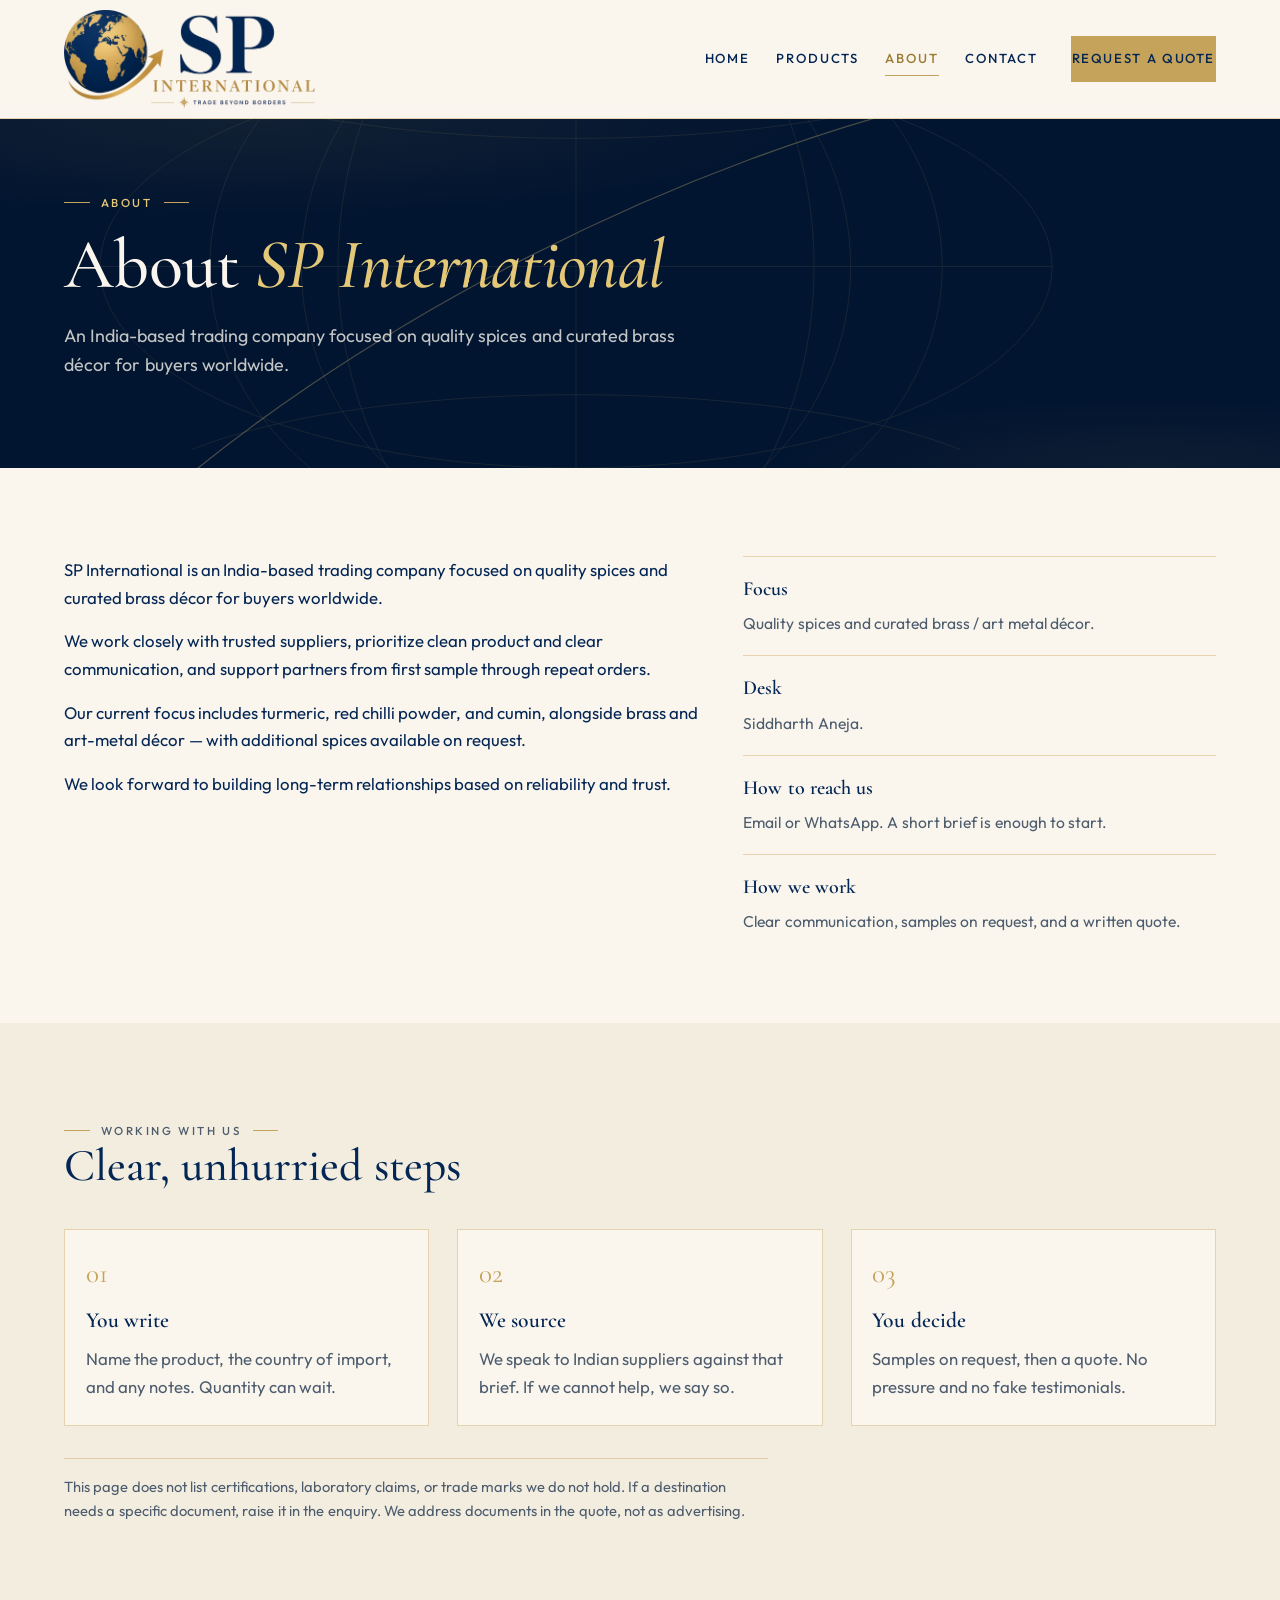
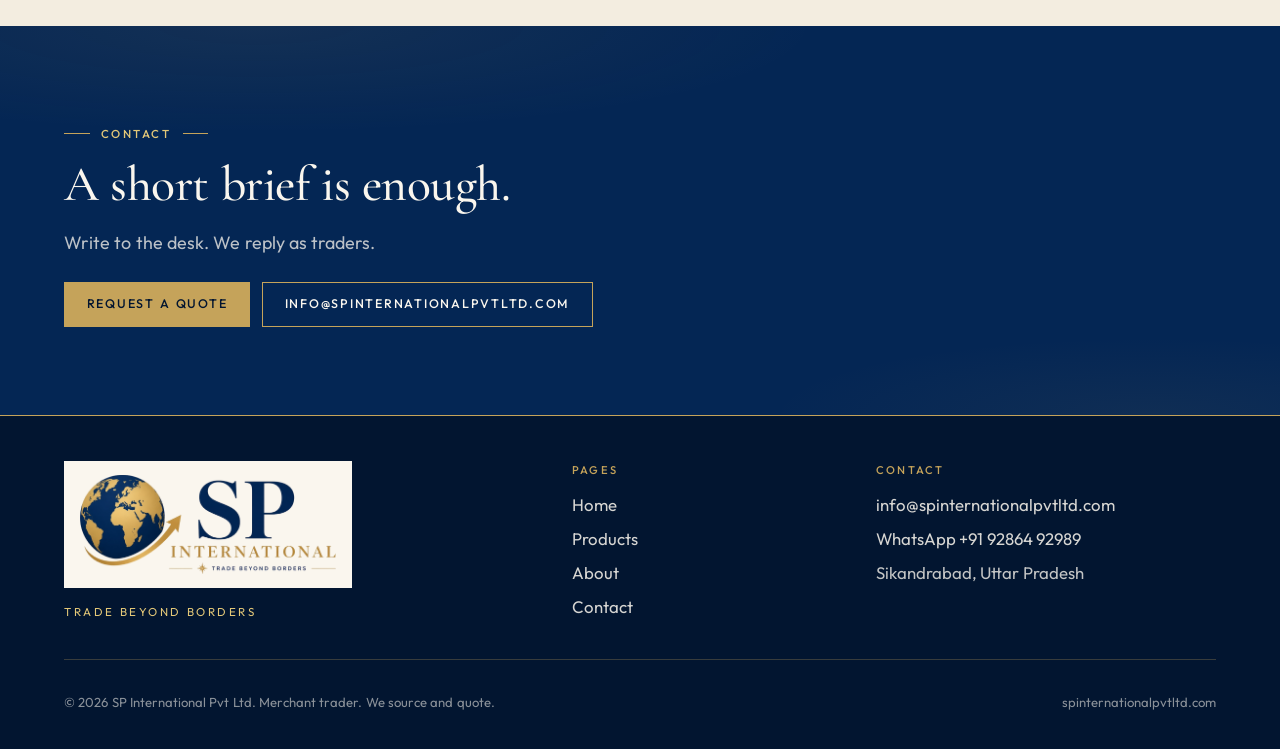
==== commit 82ec6026: "Update company location to Sikandrabad, Uttar Pradesh." ====
--- a/about.html
+++ b/about.html
@@ -9,6 +9,9 @@
   <link rel="icon" href="assets/favicon.png" type="image/png">
   <link rel="apple-touch-icon" href="assets/favicon-192.png">
   <link rel="canonical" href="https://spinternationalpvtltd.com/about.html">
+  <meta property="og:image" content="https://spinternationalpvtltd.com/assets/sp-whatsapp-profile-square.png">
+  <meta property="og:url" content="https://spinternationalpvtltd.com/about.html">
+  <meta property="og:type" content="website">
   <link rel="preconnect" href="https://fonts.googleapis.com">
   <link rel="preconnect" href="https://fonts.gstatic.com" crossorigin>
   <link href="https://fonts.googleapis.com/css2?family=Cormorant+Garamond:ital,wght@0,500;0,600;1,500&family=Outfit:wght@300;400;500;600&display=swap" rel="stylesheet">
@@ -138,7 +141,7 @@
         <ul>
           <li><a href="mailto:info@spinternationalpvtltd.com">info@spinternationalpvtltd.com</a></li>
           <li><a href="https://wa.me/919286492989" rel="noopener">WhatsApp +91 92864 92989</a></li>
-          <li>Ghaziabad, India</li>
+          <li>Sikandrabad, Uttar Pradesh</li>
         </ul>
       </div>
     </div>
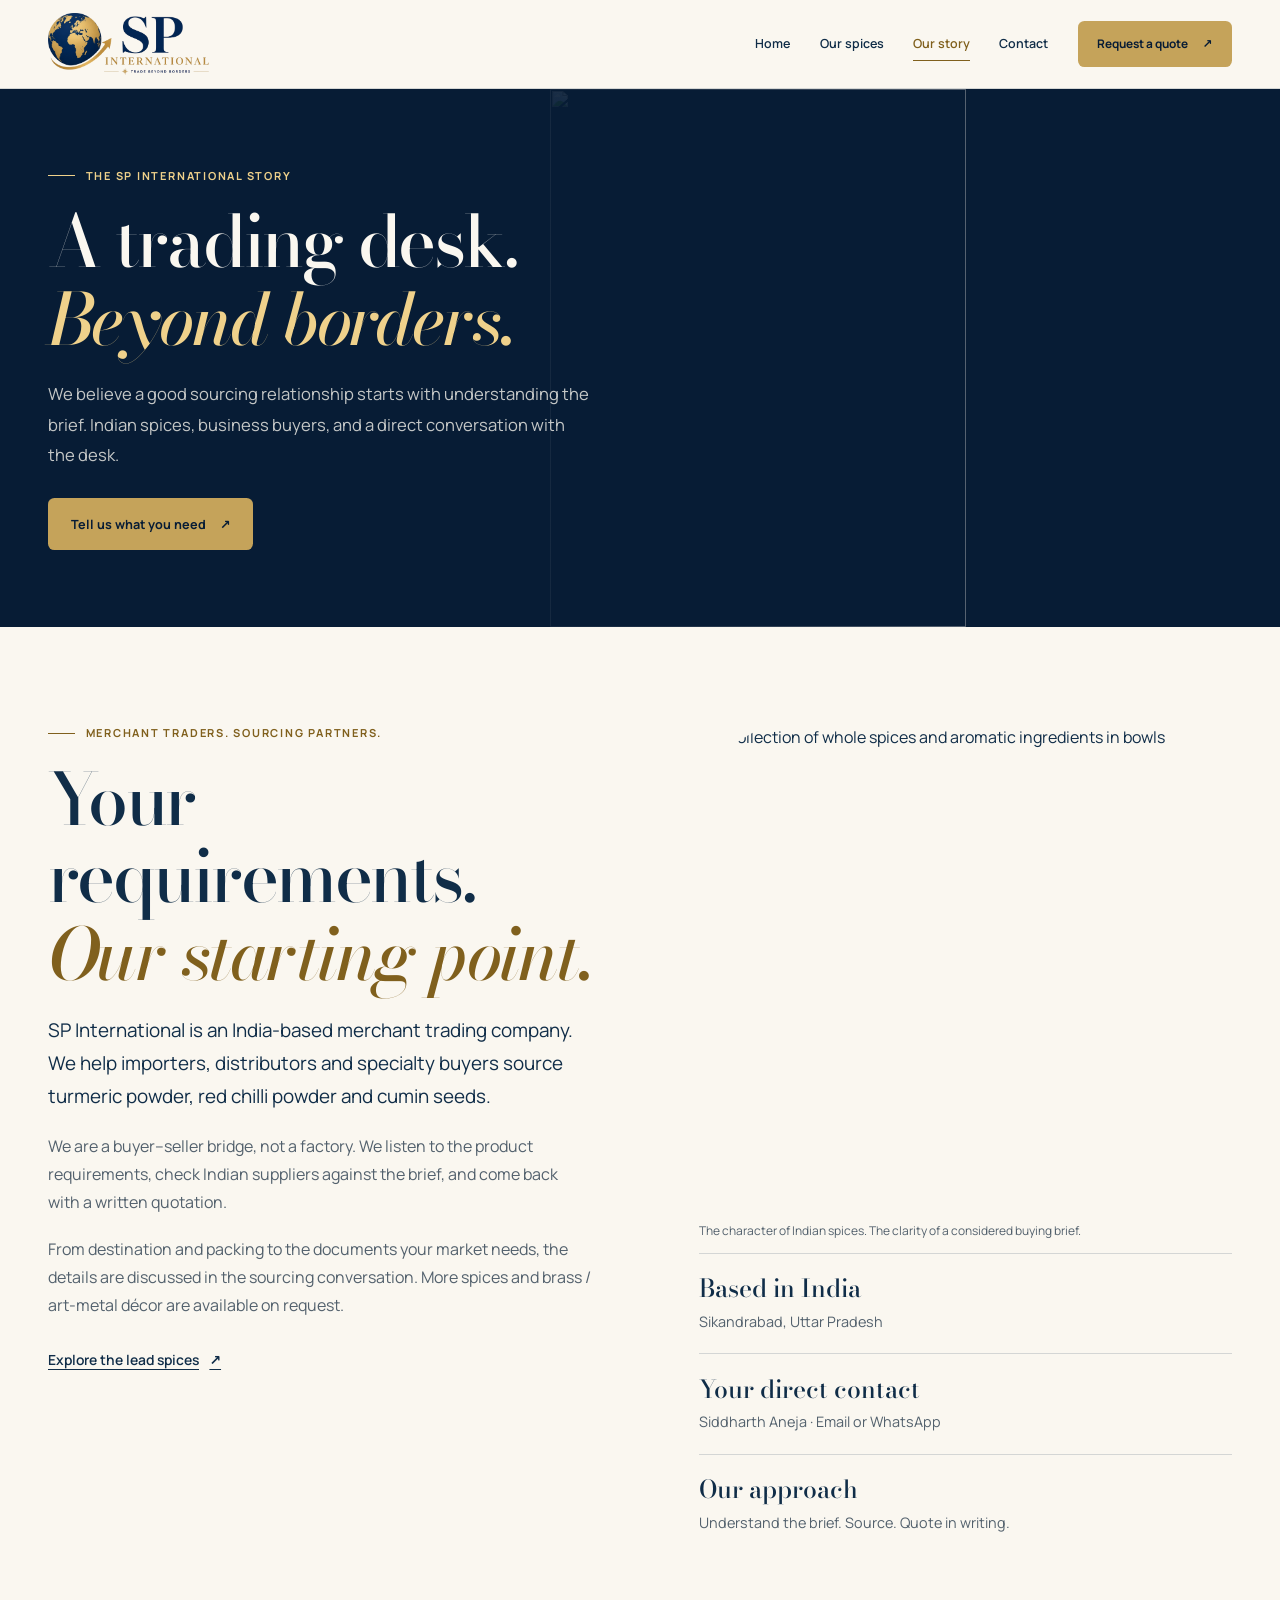
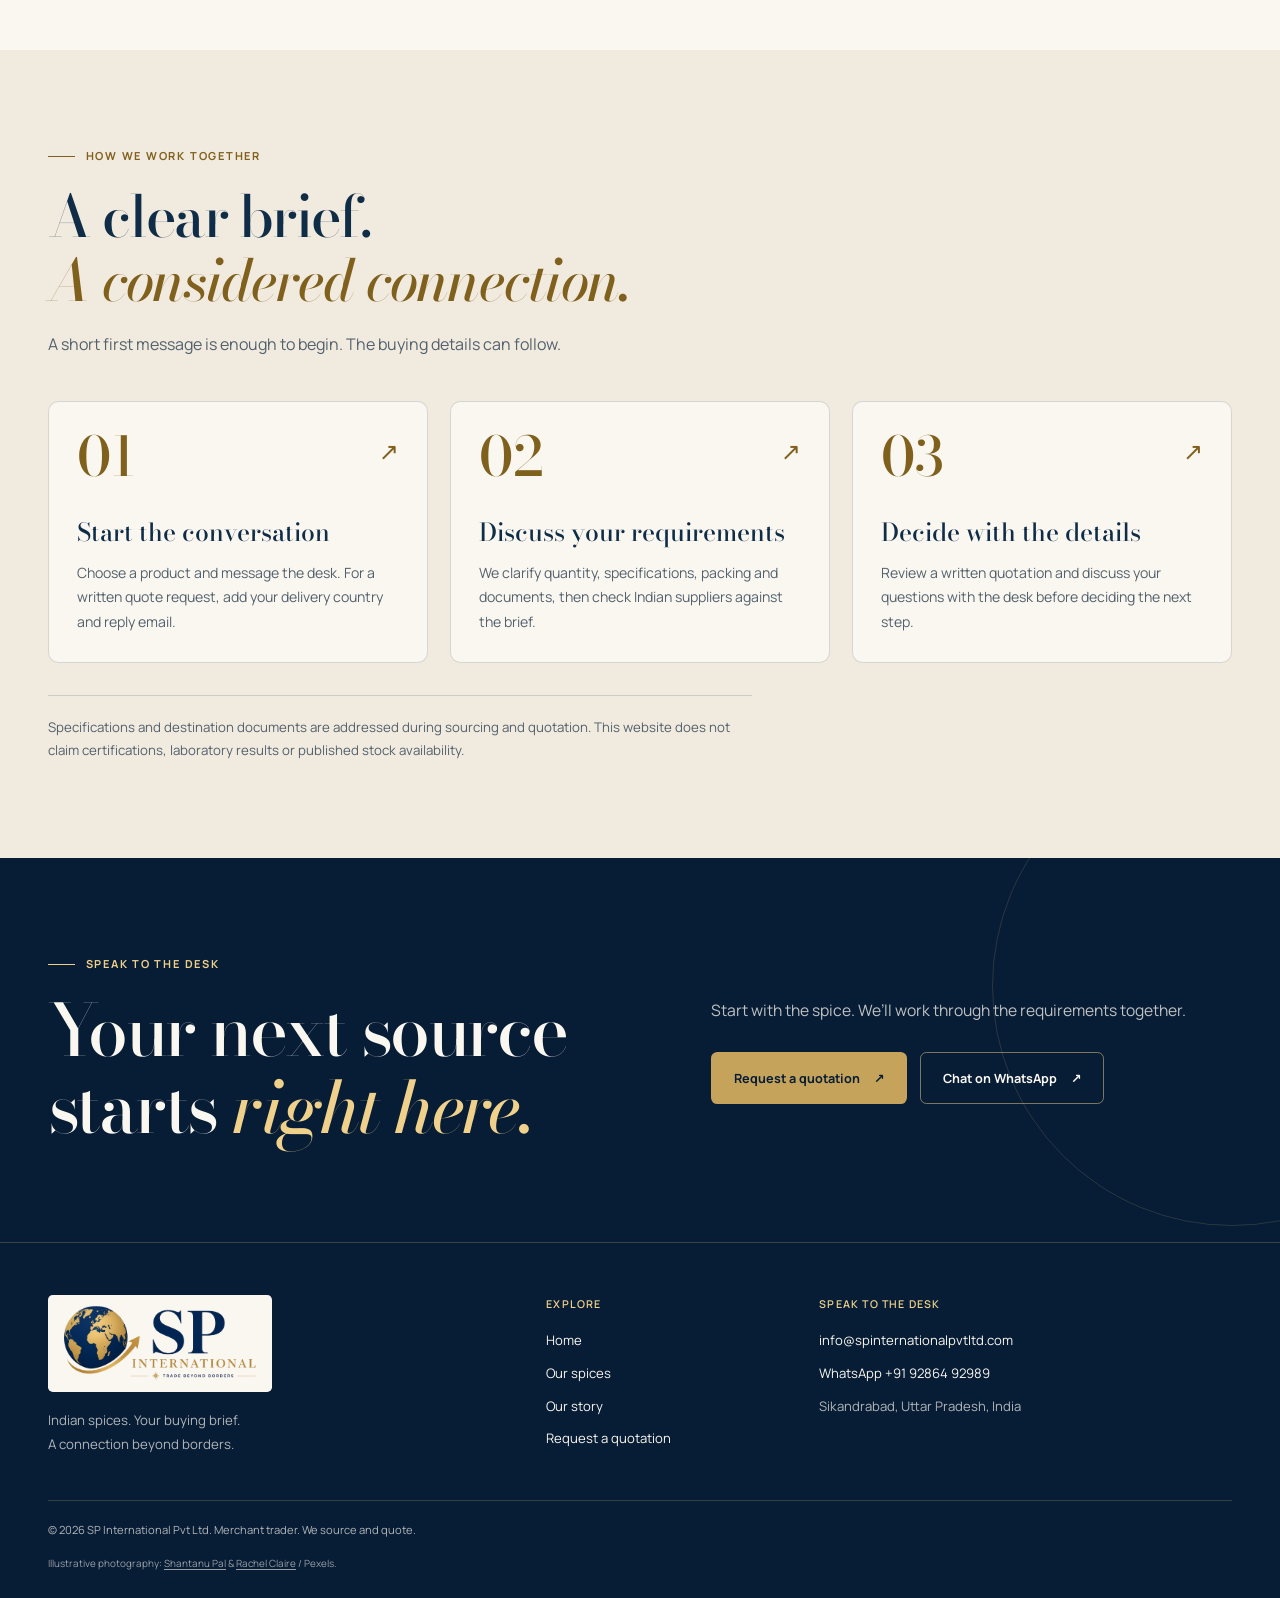
==== commit fe4f4d6f: "Merge pull request #10 from Amberon-voldi/github-pages-fix Restore GitHub Pages site markup and beha" ====
--- a/about.html
+++ b/about.html
@@ -3,153 +3,79 @@
 <head>
   <meta charset="utf-8">
   <meta name="viewport" content="width=device-width, initial-scale=1">
-  <title>About SP International | Trade Beyond Borders</title>
-  <meta name="description" content="SP International sources quality Indian spices and brass décor for buyers worldwide. Clear communication from sample to order.">
+  <title>About SP International | Indian Spice Supplier</title>
+  <meta name="description" content="Meet SP International, a merchant spice trading desk in Sikandrabad, India. We source turmeric powder, red chilli powder and cumin seeds to your buying brief.">
   <meta name="theme-color" content="#042654">
   <link rel="icon" href="assets/favicon.png" type="image/png">
   <link rel="apple-touch-icon" href="assets/favicon-192.png">
   <link rel="canonical" href="https://spinternationalpvtltd.com/about.html">
+  <meta property="og:title" content="About SP International | Indian Spice Supplier">
+  <meta property="og:description" content="Your buyer–supplier connection. Meet the India-based trading desk behind your spice sourcing conversation.">
   <meta property="og:image" content="https://spinternationalpvtltd.com/assets/sp-whatsapp-profile-square.png">
   <meta property="og:url" content="https://spinternationalpvtltd.com/about.html">
   <meta property="og:type" content="website">
   <link rel="preconnect" href="https://fonts.googleapis.com">
   <link rel="preconnect" href="https://fonts.gstatic.com" crossorigin>
-  <link href="https://fonts.googleapis.com/css2?family=Cormorant+Garamond:ital,wght@0,500;0,600;1,500&family=Outfit:wght@300;400;500;600&display=swap" rel="stylesheet">
+  <link href="https://fonts.googleapis.com/css2?family=Bodoni+Moda:opsz,wght@6..96,500;6..96,600&family=Manrope:wght@400;500;600;700&display=swap" rel="stylesheet">
   <link rel="manifest" href="site.webmanifest">
   <link rel="stylesheet" href="css/styles.css">
 </head>
-<body>
+<body class="about-page">
   <a class="skip" href="#main">Skip to content</a>
   <header class="site-header">
     <div class="wrap header-inner">
-      <a class="brand" href="index.html">
-        <img class="brand-lockup" src="assets/logo-lockup.png" alt="SP International Pvt Ltd — Trade Beyond Borders" width="1048" height="407">
-        <img class="brand-mark" src="assets/logo-mark.png" alt="SP International Pvt Ltd" width="433" height="454">
-      </a>
-      <button class="nav-toggle" type="button" aria-expanded="false" aria-controls="site-nav">
-        <span class="sr-only">Menu</span>
-        <span></span><span></span>
-      </button>
-      <nav id="site-nav" class="site-nav" aria-label="Primary">
-        <a href="index.html">Home</a>
-        <a href="products.html">Products</a>
-        <a href="about.html" aria-current="page">About</a>
-        <a href="contact.html">Contact</a>
-        <a class="btn btn-gold" href="contact.html">Request a quote</a>
-      </nav>
+      <a class="brand" href="index.html"><img class="brand-lockup" src="assets/logo-lockup.png" alt="SP International Pvt Ltd — Trade Beyond Borders" width="1048" height="407"></a>
+      <button class="nav-toggle" type="button" aria-expanded="false" aria-controls="site-nav"><span class="sr-only">Menu</span><span></span><span></span></button>
+      <nav id="site-nav" class="site-nav" aria-label="Primary"><a href="index.html">Home</a><a href="products.html">Our spices</a><a href="about.html" aria-current="page">Our story</a><a href="contact.html">Contact</a><a class="btn btn-gold" href="contact.html#quote-form">Request a quote <span aria-hidden="true">↗</span></a></nav>
     </div>
+    <div class="scroll-progress" aria-hidden="true"></div>
   </header>
-
   <main id="main">
-    <section class="page-hero slim">
-      <img class="orbit" src="assets/orbit.svg" alt="">
-      <div class="wrap">
-        <p class="kicker light">About</p>
-        <h1 class="display">About <em>SP International</em></h1>
-        <p class="lede">An India-based trading company focused on quality spices and curated brass décor for buyers worldwide.</p>
-      </div>
+    <section class="page-hero photo-hero">
+      <img class="page-hero-photo" src="assets/media/spice-hero.webp" alt="" width="1200" height="1594">
+      <div class="wrap"><p class="kicker light">The SP International story</p><h1 class="display">A trading desk.<br><em>Beyond borders.</em></h1><p class="lede">We believe a good sourcing relationship starts with understanding the brief. Indian spices, business buyers, and a direct conversation with the desk.</p><a class="btn btn-gold" href="contact.html#quote-form">Tell us what you need <span aria-hidden="true">↗</span></a></div>
     </section>
 
     <section class="section">
-      <div class="wrap two-col uneven">
-        <div class="prose">
-          <p>SP International is an India-based trading company focused on quality spices and curated brass décor for buyers worldwide.</p>
-          <p>We work closely with trusted suppliers, prioritize clean product and clear communication, and support partners from first sample through repeat orders.</p>
-          <p>Our current focus includes turmeric, red chilli powder, and cumin, alongside brass and art-metal décor — with additional spices available on request.</p>
-          <p>We look forward to building long-term relationships based on reliability and trust.</p>
+      <div class="wrap two-col">
+        <div class="about-intro" data-reveal>
+          <p class="kicker">Merchant traders. Sourcing partners.</p><h2 class="display">Your requirements.<br><em>Our starting point.</em></h2>
+          <div class="prose"><p>SP International is an India-based merchant trading company. We help importers, distributors and specialty buyers source turmeric powder, red chilli powder and cumin seeds.</p><p>We are a buyer–seller bridge, not a factory. We listen to the product requirements, check Indian suppliers against the brief, and come back with a written quotation.</p><p>From destination and packing to the documents your market needs, the details are discussed in the sourcing conversation. More spices and brass / art-metal décor are available on request.</p></div>
+          <a class="text-link" href="products.html">Explore the lead spices <span aria-hidden="true">↗</span></a>
         </div>
-        <div>
-          <ul class="stat-list">
-            <li>
-              <strong>Focus</strong>
-              <span>Quality spices and curated brass / art metal décor.</span>
-            </li>
-            <li>
-              <strong>Desk</strong>
-              <span>Siddharth Aneja.</span>
-            </li>
-            <li>
-              <strong>How to reach us</strong>
-              <span>Email or WhatsApp. A short brief is enough to start.</span>
-            </li>
-            <li>
-              <strong>How we work</strong>
-              <span>Clear communication, samples on request, and a written quote.</span>
-            </li>
-          </ul>
+        <div data-reveal>
+          <div class="about-photo"><picture><source type="image/webp" srcset="assets/media/spice-collection-small.webp 720w, assets/media/spice-collection.webp 1400w" sizes="(min-width: 720px) 45vw, 90vw"><img src="assets/media/spice-collection.jpg" srcset="assets/media/spice-collection-small.jpg 720w, assets/media/spice-collection.jpg 1400w" sizes="(min-width: 720px) 45vw, 90vw" alt="A collection of whole spices and aromatic ingredients in bowls" width="1400" height="933" loading="lazy"></picture></div>
+          <p class="about-caption">The character of Indian spices. The clarity of a considered buying brief.</p>
+          <ul class="stat-list"><li><strong>Based in India</strong><span>Sikandrabad, Uttar Pradesh</span></li><li><strong>Your direct contact</strong><span>Siddharth Aneja · Email or WhatsApp</span></li><li><strong>Our approach</strong><span>Understand the brief. Source. Quote in writing.</span></li></ul>
         </div>
       </div>
     </section>
 
     <section class="section section-cream">
       <div class="wrap">
-        <div class="section-head">
-          <p class="kicker">Working with us</p>
-          <h2>Clear, unhurried steps</h2>
+        <div class="section-head" data-reveal><p class="kicker">How we work together</p><h2>A clear brief.<br><em>A considered connection.</em></h2><p>A short first message is enough to begin. The buying details can follow.</p></div>
+        <div class="steps">
+          <article class="step" data-reveal><span class="num">01</span><h3>Start the conversation</h3><p>Choose a product and message the desk. For a written quote request, add your delivery country and reply email.</p><span class="step-arrow" aria-hidden="true">↗</span></article>
+          <article class="step" data-reveal><span class="num">02</span><h3>Discuss your requirements</h3><p>We clarify quantity, specifications, packing and documents, then check Indian suppliers against the brief.</p><span class="step-arrow" aria-hidden="true">↗</span></article>
+          <article class="step" data-reveal><span class="num">03</span><h3>Decide with the details</h3><p>Review a written quotation and discuss your questions with the desk before deciding the next step.</p><span class="step-arrow" aria-hidden="true">↗</span></article>
         </div>
-        <div class="steps">
-          <article class="step">
-            <span class="num">01</span>
-            <h3>You write</h3>
-            <p>Name the product, the country of import, and any notes. Quantity can wait.</p>
-          </article>
-          <article class="step">
-            <span class="num">02</span>
-            <h3>We source</h3>
-            <p>We speak to Indian suppliers against that brief. If we cannot help, we say so.</p>
-          </article>
-          <article class="step">
-            <span class="num">03</span>
-            <h3>You decide</h3>
-            <p>Samples on request, then a quote. No pressure and no fake testimonials.</p>
-          </article>
-        </div>
-        <p class="legal-note narrow">This page does not list certifications, laboratory claims, or trade marks we do not hold. If a destination needs a specific document, raise it in the enquiry. We address documents in the quote, not as advertising.</p>
+        <p class="legal-note narrow" data-reveal>Specifications and destination documents are addressed during sourcing and quotation. This website does not claim certifications, laboratory results or published stock availability.</p>
       </div>
     </section>
 
-    <section class="section section-navy cta-band">
-      <div class="wrap">
-        <p class="kicker light">Contact</p>
-        <h2 class="display">A short brief is enough.</h2>
-        <p class="lede">Write to the desk. We reply as traders.</p>
-        <div class="btn-row">
-          <a class="btn btn-gold" href="contact.html">Request a quote</a>
-          <a class="btn btn-ghost" href="mailto:info@spinternationalpvtltd.com">info@spinternationalpvtltd.com</a>
-        </div>
-      </div>
-    </section>
+    <section class="section section-navy cta-band"><div class="wrap cta-inner" data-reveal><div><p class="kicker light">Speak to the desk</p><h2 class="display">Your next source<br>starts <em>right here.</em></h2></div><div><p class="lede">Start with the spice. We’ll work through the requirements together.</p><div class="btn-row"><a class="btn btn-gold" href="contact.html#quote-form">Request a quotation <span aria-hidden="true">↗</span></a><a class="btn btn-ghost" href="https://wa.me/919286492989?text=Hello%20SP%20International%2C%20I%20would%20like%20a%20spice%20quotation." rel="noopener">Chat on WhatsApp <span aria-hidden="true">↗</span></a></div></div></div></section>
   </main>
-
   <footer class="site-footer">
     <div class="wrap footer-grid">
-      <div>
-        <img class="footer-logo" src="assets/logo-lockup.png" alt="SP International Pvt Ltd — Trade Beyond Borders" width="1048" height="407">
-        <p class="footer-motto">Trade Beyond Borders</p>
-      </div>
-      <div>
-        <h2>Pages</h2>
-        <ul>
-          <li><a href="index.html">Home</a></li>
-          <li><a href="products.html">Products</a></li>
-          <li><a href="about.html">About</a></li>
-          <li><a href="contact.html">Contact</a></li>
-        </ul>
-      </div>
-      <div>
-        <h2>Contact</h2>
-        <ul>
-          <li><a href="mailto:info@spinternationalpvtltd.com">info@spinternationalpvtltd.com</a></li>
-          <li><a href="https://wa.me/919286492989" rel="noopener">WhatsApp +91 92864 92989</a></li>
-          <li>Sikandrabad, Uttar Pradesh</li>
-        </ul>
-      </div>
+      <div class="footer-brand"><img class="footer-logo" src="assets/logo-lockup.png" alt="SP International Pvt Ltd — Trade Beyond Borders" width="1048" height="407" loading="lazy"><p>Indian spices. Your buying brief.<br>A connection beyond borders.</p></div>
+      <div><h2>Explore</h2><ul><li><a href="index.html">Home</a></li><li><a href="products.html">Our spices</a></li><li><a href="about.html">Our story</a></li><li><a href="contact.html#quote-form">Request a quotation</a></li></ul></div>
+      <div><h2>Speak to the desk</h2><ul><li><a href="mailto:info@spinternationalpvtltd.com">info@spinternationalpvtltd.com</a></li><li><a href="https://wa.me/919286492989" rel="noopener">WhatsApp +91 92864 92989</a></li><li>Sikandrabad, Uttar Pradesh, India</li></ul></div>
     </div>
-    <div class="wrap footer-base">
-      <p>&copy; <span id="year">2026</span> SP International Pvt Ltd. Merchant trader. We source and quote.</p>
-      <p>spinternationalpvtltd.com</p>
-    </div>
+    <div class="wrap footer-base"><p>&copy; <span id="year">2026</span> SP International Pvt Ltd. Merchant trader. We source and quote.</p><button class="motion-toggle" type="button" data-motion-toggle aria-pressed="false" hidden>Pause motion</button></div>
+    <div class="wrap photo-credits">Illustrative photography: <a href="https://www.pexels.com/photo/assorted-spices-on-brown-wooden-table-2802527/" rel="noopener">Shantanu Pal</a> &amp; <a href="https://www.pexels.com/photo/assorted-spices-on-round-bowls-6126980/" rel="noopener">Rachel Claire</a> / Pexels.</div>
   </footer>
+  <nav class="mobile-enquiry" aria-label="Quick enquiry"><a class="btn btn-gold" href="contact.html#quote-form">Written quote <span aria-hidden="true">↗</span></a><a class="btn btn-ghost" href="https://wa.me/919286492989?text=Hello%20SP%20International%2C%20I%20would%20like%20a%20spice%20quotation." rel="noopener">WhatsApp <span aria-hidden="true">↗</span></a></nav>
+  <script src="js/motion.js"></script>
   <script src="js/main.js"></script>
 </body>
 </html>
--- a/css/styles.css
+++ b/css/styles.css
@@ -1,947 +1,442 @@
-/* =================================================================
-   SP International Pvt Ltd — brochure styles
-   Navy + gold only. Custom, not a utility framework.
-   ================================================================= */
-
+/* SP International — editorial spice showcase. No framework or build step. */
 :root {
   --navy: #042654;
-  --navy-deep: #021530;
-  --navy-mid: #0b3468;
-  --navy-soft: #1a4a86;
+  --navy-deep: #071c35;
+  --navy-mid: #123655;
   --gold: #c5a35a;
-  --gold-bright: #e4c878;
-  --gold-deep: #9a7c32;
-  --cream: #f3ede0;
-  --ivory: #faf6ee;
-  --paper: #e8e0ce;
-  --ink: #042654;
-  --muted: #4e5d6e;
-  --line: rgba(197, 163, 90, 0.42);
-  --line-strong: rgba(197, 163, 90, 0.72);
-  --shadow: 0 22px 50px rgba(4, 38, 84, 0.09);
-  --header-h: 5.6rem;
-  --serif: "Cormorant Garamond", "Iowan Old Style", Palatino, "Palatino Linotype", Georgia, serif;
-  --sans: "Outfit", "Avenir Next", "Segoe UI", system-ui, sans-serif;
-  --wrap: 72rem;
-  --gutter: clamp(1.25rem, 4vw, 2.25rem);
-}
-
-*,
-*::before,
-*::after { box-sizing: border-box; }
-
-html {
-  scroll-behavior: smooth;
-  -webkit-text-size-adjust: 100%;
-}
-
+  --gold-bright: #efd18b;
+  --gold-deep: #80601d;
+  --cream: #f1eadf;
+  --ivory: #faf7f0;
+  --paper: #e9e0d1;
+  --ink: #102d48;
+  --muted: #53616d;
+  --line: rgba(16, 45, 72, 0.16);
+  --line-strong: rgba(16, 45, 72, 0.3);
+  --shadow: 0 24px 65px rgba(7, 28, 53, 0.12);
+  --header-h: 5.5rem;
+  --serif: "Bodoni Moda", "Iowan Old Style", Georgia, serif;
+  --sans: "Manrope", "Avenir Next", "Segoe UI", system-ui, sans-serif;
+  --wrap: 76rem;
+  --gutter: clamp(1.25rem, 4vw, 3rem);
+}
+
+*, *::before, *::after { box-sizing: border-box; }
+html { scroll-behavior: smooth; -webkit-text-size-adjust: 100%; scroll-padding-top: calc(var(--header-h) + 1rem); }
+body { margin: 0; color: var(--ink); background: var(--ivory); font: 400 1rem/1.75 var(--sans); }
+[hidden] { display: none !important; }
+img { display: block; max-width: 100%; height: auto; }
+picture { display: block; }
+a { color: inherit; }
+button, input, select, textarea { font: inherit; color: inherit; }
+button, a, summary, input, select, textarea { -webkit-tap-highlight-color: transparent; }
+button { cursor: pointer; }
+:focus-visible { outline: 3px solid var(--gold-deep); outline-offset: 5px; }
+.section-navy :focus-visible, .home-hero :focus-visible { outline-color: var(--gold-bright); }
+::selection { background: var(--gold-bright); color: var(--navy-deep); }
+.sr-only { position: absolute; width: 1px; height: 1px; padding: 0; margin: -1px; overflow: hidden; clip: rect(0, 0, 0, 0); white-space: nowrap; border: 0; }
+.skip { position: fixed; top: -5rem; left: 1rem; z-index: 200; padding: 0.7rem 1rem; background: var(--gold-bright); color: var(--navy-deep); border-radius: 0.4rem; }
+.skip:focus { top: 0.75rem; }
+.wrap { width: min(var(--wrap), 100% - var(--gutter) * 2); margin-inline: auto; }
+
+/* Navigation stays usable regardless of animation or network state. */
+.site-header { position: sticky; top: 0; z-index: 100; background: rgba(250, 247, 240, 0.96); border-bottom: 1px solid var(--line); backdrop-filter: blur(16px); transition: box-shadow 0.3s; }
+.site-header.is-scrolled { box-shadow: 0 4px 24px rgba(7, 28, 53, 0.08); }
+.header-inner { min-height: var(--header-h); display: flex; align-items: center; justify-content: space-between; gap: 1.5rem; padding-block: 0.7rem; }
+.brand { display: block; flex-shrink: 0; }
+.brand-lockup { height: 3.9rem; width: auto; }
+.brand-mark { display: none; }
+.site-nav { display: flex; align-items: center; gap: clamp(1rem, 2.3vw, 2rem); }
+.site-nav > a:not(.btn) { font-size: 0.78rem; font-weight: 600; text-decoration: none; padding-block: 0.6rem; position: relative; }
+.site-nav > a:not(.btn)::after { content: ""; position: absolute; bottom: 0.25rem; left: 0; width: 100%; height: 1px; background: var(--gold-deep); transform: scaleX(0); transform-origin: left; transition: transform 0.25s; }
+.site-nav > a[aria-current], .site-nav > a:hover { color: var(--gold-deep); }
+.site-nav > a[aria-current]::after, .site-nav > a:hover::after { transform: scaleX(1); }
+.site-nav .btn { min-height: 2.85rem; padding: 0.65rem 1.15rem; font-size: 0.74rem; }
+.nav-toggle { display: none; flex-direction: column; justify-content: center; gap: 0.4rem; width: 2.85rem; height: 2.85rem; border: 1px solid var(--line-strong); border-radius: 50%; background: transparent; padding: 0.85rem 0.65rem; }
+.nav-toggle span:not(.sr-only) { height: 1px; width: 100%; background: var(--ink); transition: transform 0.25s; }
+.nav-toggle[aria-expanded="true"] span:nth-of-type(2) { transform: translateY(3.7px) rotate(45deg); }
+.nav-toggle[aria-expanded="true"] span:nth-of-type(3) { transform: translateY(-3.7px) rotate(-45deg); }
+.scroll-progress { position: absolute; bottom: -1px; left: 0; width: 100%; height: 2px; background: var(--gold); transform: scaleX(0); transform-origin: left; }
+body.nav-open { overflow: hidden; }
+
+/* Type and actions */
+.btn { display: inline-flex; align-items: center; justify-content: center; gap: 0.9rem; min-height: 3.25rem; padding: 0.85rem 1.35rem; border: 1px solid transparent; border-radius: 0.4rem; text-decoration: none; font-size: 0.79rem; font-weight: 700; line-height: 1.4; transition: background 0.25s, color 0.25s, border-color 0.25s, box-shadow 0.25s; }
+.btn span[aria-hidden] { transition: transform 0.25s; }
+.btn:hover span[aria-hidden] { transform: translate(2px, -2px); }
+.btn-gold { background: var(--gold); color: var(--navy-deep); }
+.btn-gold:hover { background: var(--gold-bright); box-shadow: 0 5px 18px rgba(197, 163, 90, 0.18); }
+.btn-line { border-color: var(--line-strong); background: transparent; color: var(--ink); }
+.btn-line:hover { background: var(--cream); border-color: var(--ink); }
+.btn-ghost { border-color: rgba(239, 209, 139, 0.5); color: var(--ivory); background: transparent; }
+.btn-ghost:hover { border-color: var(--gold-bright); background: rgba(239, 209, 139, 0.08); }
+.btn-navy { background: var(--navy-deep); color: var(--ivory); }
+.btn-text { background: transparent; text-decoration: underline; text-underline-offset: 0.25em; }
+.btn:disabled { cursor: not-allowed; opacity: 0.55; }
+.btn-row { display: flex; align-items: center; flex-wrap: wrap; gap: 0.8rem; }
+.text-link { display: inline-flex; align-items: center; gap: 0.65rem; min-height: 2.75rem; font-size: 0.87rem; font-weight: 600; text-underline-offset: 0.3em; text-decoration-thickness: 1px; }
+.text-link:hover { color: var(--gold-deep); }
+.kicker { display: flex; align-items: center; gap: 0.65rem; margin: 0 0 1.1rem; color: var(--gold-deep); font-size: 0.69rem; letter-spacing: 0.16em; font-weight: 700; text-transform: uppercase; line-height: 1.8; }
+.kicker::before { content: ""; width: 1.7rem; height: 1px; background: currentColor; flex-shrink: 0; }
+.kicker.light { color: var(--gold-bright); }
+.display { font-family: var(--serif); font-size: clamp(2.9rem, 5.6vw, 5rem); font-weight: 500; line-height: 1.08; letter-spacing: -0.035em; margin: 0 0 1.3rem; }
+em { font-family: var(--serif); font-weight: 500; }
+.display em, .section-head h2 em { color: var(--gold-deep); }
+.lede { max-width: 39rem; color: var(--muted); margin: 0 0 1.7rem; font-size: 1.04rem; line-height: 1.85; }
+.section { padding-block: clamp(3.7rem, 7.5vw, 7rem); }
+.section-cream { background: var(--cream); }
+.section-paper { background: var(--paper); }
+.section-navy { background: var(--navy-deep); color: var(--ivory); }
+.section-navy .display em, .section-navy .section-head h2 em { color: var(--gold-bright); }
+.section-navy .lede { color: rgba(250, 247, 240, 0.76); }
+.section-head { margin-bottom: 2.7rem; max-width: 45rem; }
+.section-head h2 { font: 500 clamp(2.5rem, 4.5vw, 4rem)/1.12 var(--serif); letter-spacing: -0.03em; margin: 0 0 1.1rem; }
+.section-head p:not(.kicker) { color: var(--muted); margin: 0; }
+.split-head { display: grid; grid-template-columns: 1.2fr 1fr; max-width: none; gap: 3rem; align-items: end; }
+.split-head > div:last-child { max-width: 28rem; justify-self: end; }
+.split-head .text-link { margin-top: 0.6rem; }
+.narrow { max-width: 44rem; }
+.prose p { margin: 0 0 1.2rem; color: var(--muted); }
+.prose p:first-child { font-size: 1.18rem; color: var(--ink); }
+
+/* The spice still life, framed like an editorial cover. */
+.home-hero { position: relative; isolation: isolate; overflow: hidden; color: var(--ivory); background: var(--navy-deep); padding: clamp(2.6rem, 5.6vw, 5rem) 0 1.3rem; }
+.hero-glow { position: absolute; inset: 0; z-index: -1; background: radial-gradient(ellipse at 72% 40%, rgba(197, 163, 90, 0.14), transparent 55%), radial-gradient(ellipse at 0% 100%, rgba(32, 75, 101, 0.28), transparent 55%); }
+.hero-layout { display: grid; grid-template-columns: minmax(0, 1.08fr) minmax(0, 1fr); align-items: center; gap: 3.5rem; }
+.hero-copy { padding-block: 1.5rem; position: relative; z-index: 2; min-width: 0; }
+.hero-title { font-size: clamp(3.5rem, 6.6vw, 6.15rem); line-height: 1.02; letter-spacing: -0.05em; }
+.hero-title em { color: var(--gold-bright); }
+.hero-copy .lede { max-width: 29rem; color: rgba(250, 247, 240, 0.78); margin-block: 1.6rem 2rem; }
+.hero-copy .btn-row { gap: 0.75rem; }
+.hero-copy .btn { padding-inline: 1.15rem; }
+.hero-note { font-size: 0.79rem; color: rgba(250, 247, 240, 0.65); margin: 1rem 0 0; }
+.status-dot { width: 0.4rem; height: 0.4rem; border-radius: 50%; background: var(--gold-bright); box-shadow: 0 0 0 4px rgba(239, 209, 139, 0.1); flex-shrink: 0; }
+.hero-copy .kicker::before { display: none; }
+.hero-footnote { display: flex; align-items: center; justify-content: space-between; flex-wrap: wrap; gap: 1.5rem; border-top: 1px solid rgba(239, 209, 139, 0.2); padding-top: 1.3rem; margin-top: 2.5rem; max-width: 29rem; font-size: 0.72rem; color: rgba(250, 247, 240, 0.6); }
+.hero-footnote strong { font-weight: 500; color: var(--ivory); }
+.discover-link { display: inline-flex; gap: 1rem; align-items: center; padding-block: 0.75rem; color: var(--ivory); text-decoration: none; font-size: 0.78rem; }
+.discover-link span { font-size: 1.3rem; color: var(--gold-bright); }
+.hero-scene { position: relative; min-width: 0; padding: 0 1.6rem 1.2rem; }
+.hero-photo-frame { position: relative; aspect-ratio: 4 / 4.75; border-radius: 11rem 1rem 1rem 1rem; overflow: hidden; border: 1px solid rgba(239, 209, 139, 0.25); box-shadow: 0 25px 80px rgba(0, 0, 0, 0.25); will-change: transform; }
+.hero-photo-frame picture, .hero-photo { width: 100%; height: 100%; }
+.hero-photo { object-fit: cover; object-position: center 52%; }
+.hero-photo-frame::after { content: ""; position: absolute; inset: 55% 0 0; background: linear-gradient(transparent, rgba(7, 28, 53, 0.92)); pointer-events: none; }
+.hero-photo-caption { position: absolute; bottom: 1.8rem; left: 1.6rem; right: 1rem; z-index: 1; }
+.hero-photo-caption span { display: block; font-size: 0.65rem; letter-spacing: 0.12em; text-transform: uppercase; color: rgba(250, 247, 240, 0.72); }
+.hero-photo-caption strong { display: block; font: 500 1.9rem/1.3 var(--serif); margin-top: 0.35rem; }
+.hero-orbit { position: absolute; width: 114%; aspect-ratio: 1; left: -7%; top: 5%; border: 1px solid rgba(197, 163, 90, 0.19); border-radius: 50%; transform: rotate(-20deg); }
+.hero-orbit::after { content: ""; position: absolute; inset: -1.4rem; border: 1px dashed rgba(197, 163, 90, 0.13); border-radius: 50%; }
+.floating-spice { position: absolute; z-index: 3; display: flex; gap: 0.75rem; align-items: center; padding: 0.65rem 0.9rem 0.65rem 0.65rem; border-radius: 0.6rem; background: rgba(250, 247, 240, 0.96); color: var(--ink); box-shadow: 0 12px 40px rgba(0, 0, 0, 0.18); text-decoration: none; transition: box-shadow 0.3s; }
+.floating-spice:hover { box-shadow: 0 16px 40px rgba(0, 0, 0, 0.3); }
+.floating-spice img { width: 3rem; height: 3rem; border-radius: 50%; object-fit: cover; }
+.floating-spice strong { display: block; font-size: 0.89rem; }
+.floating-spice small { display: block; font-size: 0.61rem; color: var(--gold-deep); }
+.floating-turmeric { top: 10%; left: -1.4rem; }
+.floating-chilli { top: 43%; right: -1.5rem; }
+.floating-cumin { bottom: 20%; left: -1rem; }
+.scene-label { position: absolute; bottom: -0.3rem; right: 2rem; color: rgba(250, 247, 240, 0.55); font-size: 0.6rem; letter-spacing: 0.16em; text-transform: uppercase; }
+.hero-controls { margin-top: 2.1rem; padding-top: 1rem; display: flex; align-items: center; justify-content: space-between; gap: 1rem; color: rgba(250, 247, 240, 0.6); font-size: 0.62rem; letter-spacing: 0.14em; text-transform: uppercase; }
+.motion-toggle { background: transparent; border: 1px solid currentColor; border-radius: 2rem; padding: 0.5rem 0.9rem; color: inherit; font-size: 0.7rem; line-height: 1.4; letter-spacing: 0; text-transform: none; min-height: 2.25rem; }
+.motion-toggle:disabled { cursor: default; opacity: 0.7; }
+.spice-marquee { overflow: hidden; background: var(--gold); color: var(--navy-deep); padding-block: 1rem; }
+.marquee-track { display: flex; width: max-content; }
+.marquee-group { display: flex; align-items: center; gap: 2.5rem; padding-inline: 1.25rem; white-space: nowrap; }
+.marquee-group span { font: 500 clamp(1.3rem, 2.2vw, 1.8rem)/1.3 var(--serif); }
+.marquee-group i { font-size: 0.75rem; font-style: normal; }
+
+/* Product gallery: both channels always visible, never nested links. */
+#products, .product-card[id], #quote-form, #brass { scroll-margin-top: calc(var(--header-h) + 1.5rem); }
+.card-grid { display: grid; gap: 1.4rem; grid-template-columns: repeat(3, minmax(0, 1fr)); }
+.product-card { position: relative; min-width: 0; border: 1px solid var(--line); border-radius: 0.8rem; overflow: hidden; background: var(--ivory); display: flex; flex-direction: column; transition: box-shadow 0.35s, border-color 0.35s; }
+.product-card:hover, .product-card:focus-within { box-shadow: var(--shadow); border-color: rgba(197, 163, 90, 0.6); }
+.product-card .visual { position: relative; aspect-ratio: 1.06; overflow: hidden; background: var(--navy-mid); }
+.product-card .visual img { height: 100%; width: 100%; object-fit: cover; transition: transform 0.7s cubic-bezier(0.2, 0.65, 0.25, 1); }
+.product-card .index { position: absolute; top: 1rem; left: 1rem; z-index: 1; padding: 0.35rem 0.6rem; font-size: 0.61rem; letter-spacing: 0.07em; color: var(--ivory); background: rgba(7, 28, 53, 0.86); border-radius: 0.25rem; }
+.spice-character { position: absolute; bottom: 1rem; left: 1rem; padding: 0.35rem 0.6rem; background: rgba(250, 247, 240, 0.93); color: var(--ink); font-size: 0.63rem; border-radius: 0.25rem; }
+.product-card .body { padding: 1.5rem; display: flex; flex: 1; flex-direction: column; align-items: flex-start; }
+.product-eyebrow { font-size: 0.61rem !important; font-weight: 700; letter-spacing: 0.11em; text-transform: uppercase; color: var(--gold-deep) !important; margin-bottom: 0.5rem !important; }
+.product-card h3 { font: 500 clamp(1.8rem, 2.7vw, 2.45rem)/1.12 var(--serif); letter-spacing: -0.025em; margin: 0 0 0.8rem; }
+.product-card p { margin: 0 0 1.5rem; font-size: 0.89rem; color: var(--muted); }
+.product-card .btn { width: 100%; margin-top: auto; }
+.product-card .text-link { align-self: center; font-size: 0.76rem; margin-top: 0.5rem; }
+.product-card .more { margin-top: auto; font-size: 0.75rem; }
+.collection-note { display: flex; align-items: center; justify-content: center; flex-wrap: wrap; gap: 0.4rem; margin: 2.2rem 0 0; color: var(--muted); font-size: 0.84rem; text-align: center; }
+.collection-note a { color: var(--ink); font-weight: 600; text-underline-offset: 0.25em; }
+.product-spec { width: 100%; border-top: 1px solid var(--line); padding-block: 0.9rem; margin-bottom: 1rem; font-size: 0.8rem; }
+.product-spec summary { font-weight: 600; cursor: pointer; min-height: 2rem; }
+.quote-checklist { padding-left: 1.1rem; margin: 0.6rem 0 0; color: var(--muted); font-size: 0.85rem; }
+.quote-checklist li + li { margin-top: 0.35rem; }
+
+/* Sourcing story and step-by-step buying guidance */
+.story-grid { display: grid; grid-template-columns: 1.06fr 1fr; gap: clamp(2rem, 6vw, 5.5rem); align-items: center; }
+.story-image { position: relative; overflow: hidden; border-radius: 0.8rem 7rem 0.8rem 0.8rem; min-width: 0; }
+.story-image picture, .story-image img { width: 100%; }
+.story-image img { aspect-ratio: 1.02; object-fit: cover; }
+.story-image::after { content: ""; position: absolute; inset: 55% 0 0; background: linear-gradient(transparent, rgba(7, 28, 53, 0.85)); pointer-events: none; }
+.image-note { position: absolute; bottom: 1.5rem; left: 1.5rem; z-index: 1; font: 500 1.75rem/1.3 var(--serif); color: var(--ivory); }
+.story-copy p:not(.kicker) { color: rgba(250, 247, 240, 0.74); font-size: 0.93rem; }
+.story-copy .display { font-size: clamp(2.8rem, 4.7vw, 4.3rem); }
+.story-copy .text-link { color: var(--gold-bright); margin-top: 1rem; }
+.desk-signature { display: flex; gap: 1rem; align-items: center; margin-top: 1.7rem; }
+.signature-mark { display: grid; place-items: center; width: 3.25rem; height: 3.25rem; border: 1px solid rgba(239, 209, 139, 0.5); border-radius: 50%; font: 500 1.5rem/1 var(--serif); color: var(--gold-bright); }
+.desk-signature strong, .desk-signature small { display: block; }
+.desk-signature strong { font-weight: 600; font-size: 0.87rem; }
+.desk-signature small { color: rgba(250, 247, 240, 0.6); font-size: 0.72rem; }
+.two-col { display: grid; grid-template-columns: 1.1fr 1fr; align-items: start; gap: 4rem; }
+.stat-list { list-style: none; padding: 0; margin: 0; }
+.stat-list li { display: grid; gap: 0.3rem; padding: 1.2rem 0; border-top: 1px solid var(--line); }
+.stat-list strong { font: 500 1.55rem/1.25 var(--serif); }
+.stat-list span { font-size: 0.9rem; color: var(--muted); }
+.steps { display: grid; grid-template-columns: repeat(3, minmax(0, 1fr)); gap: 1.4rem; }
+.step { position: relative; padding: 1.75rem; border: 1px solid var(--line); border-radius: 0.65rem; background: var(--ivory); }
+.step .num { display: block; font: 500 3.4rem/1 var(--serif); color: var(--gold-deep); margin-bottom: 2rem; }
+.step h3 { font: 500 1.55rem/1.25 var(--serif); margin: 0 0 0.8rem; }
+.step p { font-size: 0.88rem; color: var(--muted); margin: 0; }
+.step-arrow { position: absolute; top: 1.75rem; right: 1.75rem; font-size: 1.5rem; color: var(--gold-deep); }
+.faq-layout { display: grid; grid-template-columns: 0.9fr 1.1fr; gap: 4rem; align-items: start; }
+.faq-list details { border-bottom: 1px solid var(--line-strong); padding-block: 1.2rem; }
+.faq-list details:first-child { border-top: 1px solid var(--line-strong); }
+.faq-list summary { cursor: pointer; font-weight: 600; font-size: 0.95rem; padding-block: 0.3rem; }
+.faq-list p { margin: 0.85rem 0 0; color: var(--muted); font-size: 0.88rem; }
+.faq-list a { text-underline-offset: 0.2em; }
+.cta-band { position: relative; overflow: hidden; border-bottom: 1px solid rgba(239, 209, 139, 0.22); }
+.cta-band::before { content: ""; position: absolute; width: 30rem; height: 30rem; border-radius: 50%; border: 1px solid rgba(239, 209, 139, 0.15); right: -12rem; top: -7rem; pointer-events: none; }
+.cta-inner { display: grid; grid-template-columns: 1.15fr 1fr; align-items: center; gap: 4rem; }
+.cta-band .display { margin-bottom: 0; }
+.cta-band .lede { font-size: 0.98rem; }
+.tag-list { display: flex; flex-wrap: wrap; list-style: none; padding: 0; gap: 0.75rem; margin: 1.5rem 0; }
+.tag-list li { padding: 0.6rem 1rem; border: 1px solid var(--line-strong); border-radius: 2rem; font-size: 0.83rem; background: var(--ivory); }
+.legal-note { border-top: 1px solid var(--line); padding-top: 1.2rem; margin: 2rem 0 0; font-size: 0.83rem; color: var(--muted); }
+
+/* Interior pages share the same visual language. */
+.page-hero { position: relative; isolation: isolate; overflow: hidden; background: var(--navy-deep); color: var(--ivory); padding-block: clamp(3.2rem, 6vw, 6rem); }
+.page-hero .display { max-width: 16ch; }
+.page-hero .display em { color: var(--gold-bright); }
+.page-hero .lede { color: rgba(250, 247, 240, 0.78); max-width: 34rem; }
+.page-hero .orbit { position: absolute; inset: 0; width: 100%; height: 100%; object-fit: cover; opacity: 0.2; z-index: -1; }
+.page-hero-photo { position: absolute; right: 0; top: 0; width: 57%; height: 100%; object-fit: cover; z-index: -2; opacity: 0.85; }
+.photo-hero::after { content: ""; position: absolute; inset: 0; background: linear-gradient(90deg, var(--navy-deep) 25%, rgba(7, 28, 53, 0.86) 52%, rgba(7, 28, 53, 0.12)); z-index: -1; }
+.hero-annotation { margin-top: 2rem; color: rgba(250, 247, 240, 0.55); font-size: 0.67rem; letter-spacing: 0.1em; text-transform: uppercase; }
+.about-intro { max-width: 34rem; }
+.about-photo { overflow: hidden; border-radius: 6rem 0.8rem 0.8rem 0.8rem; }
+.about-photo img { width: 100%; aspect-ratio: 1.1; object-fit: cover; }
+.about-caption { color: var(--muted); font-size: 0.75rem; margin-top: 0.75rem; }
+
+/* Quote form: critical controls are never hidden by scroll-reveal effects. */
+.quote-page .page-hero { padding-block: 2.5rem; }
+.quote-page .page-hero .display { max-width: none; font-size: clamp(2.6rem, 5vw, 4.2rem); }
+.quote-page .page-hero .lede { margin-bottom: 0.7rem; max-width: 46rem; font-size: 0.96rem; }
+.contact-grid { display: grid; grid-template-columns: minmax(0, 1.4fr) minmax(0, 0.9fr); gap: 2.5rem; align-items: start; }
+.contact-grid aside { min-width: 0; }
+.quote-form { border: 1px solid var(--line); background: #fffcf6; border-radius: 0.8rem; padding: clamp(1.3rem, 3vw, 2.2rem); min-width: 0; box-shadow: 0 12px 40px rgba(7, 28, 53, 0.035); }
+.quote-form h2 { font: 500 2.2rem/1.2 var(--serif); margin: 0 0 0.7rem; letter-spacing: -0.025em; }
+.form-note { margin: 0 0 1.5rem; color: var(--muted); font-size: 0.85rem; }
+.fields { display: grid; gap: 1rem; }
+.fields > div { min-width: 0; }
+.fields.pair { grid-template-columns: repeat(2, minmax(0, 1fr)); }
+.quote-form > .fields + .fields, .reply-fields, .quote-details { margin-top: 1.1rem; }
+label { display: block; font-size: 0.8rem; font-weight: 600; }
+label .opt, summary .opt { font-size: 0.74rem; font-weight: 400; color: var(--muted); }
+input:not([type="radio"]):not([type="checkbox"]):not([type="hidden"]), select, textarea { display: block; width: 100%; border: 1px solid var(--line-strong); background: var(--ivory); border-radius: 0.35rem; padding: 0.8rem 0.9rem; margin-top: 0.4rem; min-height: 3.25rem; font-size: 1rem; line-height: 1.4; }
+select { padding-right: 2rem; }
+textarea { resize: vertical; min-height: 6.5rem; }
+input:focus, select:focus, textarea:focus { border-color: var(--gold-deep); }
+input[aria-invalid="true"], select[aria-invalid="true"] { border-color: #a13929; background: #fff7f3; }
+.field-hint { font-size: 0.75rem; line-height: 1.65; color: var(--muted); margin: 0.4rem 0 0; }
+.reply-fields { border: 0; padding: 0; min-width: 0; }
+.reply-fields legend { font-size: 0.9rem; font-weight: 600; padding: 0; }
+.reply-fields .field-hint { margin-bottom: 0.8rem; }
+.quote-details { border-block: 1px solid var(--line); padding-block: 1.1rem; }
+.quote-details h3 { margin: 0 0 1rem; font: 500 1.3rem/1.3 var(--serif); }
+.quote-details h3 .opt { font-family: var(--sans); font-size: 0.74rem; font-weight: 400; color: var(--muted); }
+.quote-details .fields + .fields, .quote-details .fields + .quantity-row, .quote-details .quantity-row + .fields { margin-top: 1rem; }
+.quantity-row { display: grid; grid-template-columns: minmax(0, 1fr) auto; column-gap: 1rem; align-items: end; }
+.quantity-row > label { grid-column: 1; }
+.quantity-row > input { grid-column: 1; grid-row: 2; }
+.quantity-unit { grid-column: 2; grid-row: 1 / span 2; margin: 0; padding: 0; border: 0; min-width: 0; }
+.quantity-unit legend { font-size: 0.8rem; font-weight: 600; margin-bottom: 0.3rem; }
+.unit-options { display: flex; gap: 0.8rem; min-height: 3.25rem; align-items: center; }
+.unit-option { display: inline-flex; align-items: center; gap: 0.35rem; min-height: 2.75rem; font-size: 0.85rem; cursor: pointer; }
+.unit-option input { width: 1rem; height: 1rem; accent-color: var(--navy); margin: 0; }
+.quantity-unit[aria-invalid="true"] { color: #a13929; }
+.quote-quick-action { display: grid; grid-template-columns: auto minmax(0, 1fr); align-items: center; gap: 0.9rem; margin-top: 1.25rem; padding: 0.85rem; border: 1px solid rgba(197, 163, 90, 0.42); border-radius: 0.55rem; background: rgba(197, 163, 90, 0.08); }
+.quote-quick-action .btn { min-height: 2.85rem; white-space: nowrap; }
+.quote-quick-action .field-hint { margin: 0; }
+.quote-route-title { margin: 1.4rem 0 0.7rem; font-family: var(--serif); font-size: 1.25rem; }
+.form-actions { display: flex; flex-wrap: wrap; gap: 0.65rem; margin-top: 1.35rem; }
+.form-actions .btn:not(.btn-text) { flex: 1 1 12rem; }
+.form-actions .btn-text { flex: 1 1 100%; min-height: 2.5rem; font-size: 0.74rem; }
+.form-status { font-size: 0.85rem; margin: 0.7rem 0 0; min-height: 1.5em; }
+.form-status.error { color: #a13929; }
+.form-status.ok { color: #205c48; }
+.form-status.pending { color: var(--muted); }
+.req-note { color: var(--muted); font-size: 0.74rem; margin: 0.9rem 0 0; }
+.draft-preview { border-top: 1px solid var(--line); padding-top: 1.2rem; margin-top: 1rem; }
+.draft-preview h3 { font: 500 1.5rem/1.3 var(--serif); margin: 0 0 0.5rem; }
+.draft-preview .field-hint { margin-bottom: 1rem; }
+.draft-preview textarea { font-size: 0.83rem; min-height: 12rem; }
+.draft-preview .btn-row { margin-top: 0.7rem; }
+.draft-preview .text-link { font-size: 0.76rem; }
+.contact-card { padding: 1.35rem; border: 1px solid var(--line); border-radius: 0.6rem; margin-bottom: 0.8rem; background: var(--ivory); }
+.contact-card h3 { font-size: 0.63rem; letter-spacing: 0.1em; text-transform: uppercase; color: var(--gold-deep); margin: 0 0 0.5rem; }
+.contact-card a, .contact-card p { font-size: 1rem; margin: 0; overflow-wrap: anywhere; text-decoration: none; }
+.contact-card a:hover { text-decoration: underline; }
+.contact-grid .step { margin-bottom: 1rem; }
+.contact-grid .step h2 { font: 500 1.8rem/1.3 var(--serif); margin: 0 0 0.8rem; }
+.quote-intro { font-size: 0.86rem; color: var(--muted); margin: 0; padding-left: 1.15rem; }
+.quote-intro li + li { margin-top: 0.65rem; }
+
+/* Footer and mobile enquiry strip */
+.site-footer { background: var(--navy-deep); color: rgba(250, 247, 240, 0.7); padding: 3.2rem 0 1.6rem; }
+.footer-grid { display: grid; grid-template-columns: 1.2fr 0.6fr 1.1fr; gap: 3rem; padding-bottom: 2.5rem; }
+.footer-logo { width: 14rem; background: var(--ivory); border-radius: 0.3rem; padding: 0.7rem 1rem; }
+.footer-brand p { font-size: 0.83rem; line-height: 1.8; margin: 1.1rem 0 0; }
+.footer-motto { font-size: 0.8rem; color: var(--gold-bright); }
+.site-footer h2 { font-size: 0.67rem; letter-spacing: 0.11em; text-transform: uppercase; font-weight: 600; color: var(--gold-bright); margin: 0 0 1rem; }
+.site-footer ul { margin: 0; padding: 0; list-style: none; }
+.site-footer li { margin-bottom: 0.6rem; font-size: 0.82rem; }
+.site-footer a { color: var(--ivory); text-decoration: none; overflow-wrap: anywhere; }
+.site-footer a:hover { color: var(--gold-bright); text-decoration: underline; text-underline-offset: 0.3em; }
+.footer-base { border-top: 1px solid rgba(239, 209, 139, 0.2); padding-top: 1.2rem; display: flex; align-items: center; justify-content: space-between; flex-wrap: wrap; gap: 1rem; font-size: 0.7rem; }
+.footer-base p { margin: 0; }
+.photo-credits { font-size: 0.62rem; color: rgba(250, 247, 240, 0.6); margin-top: 1rem; }
+.photo-credits a { color: inherit; text-decoration: underline; text-underline-offset: 0.2em; }
+.mobile-enquiry { display: none; }
+
+/* Motion is progressive enhancement. Without JS every section is visible. */
+[data-reveal] { --reveal-delay: 0ms; }
+.reveal-ready { opacity: 0; transform: perspective(1000px) translate3d(0, 3rem, 0) scale(0.965) rotateX(3deg); transform-origin: 50% 100%; filter: blur(7px); clip-path: inset(0 0 12% 0 round 0.7rem); transition: opacity 0.85s cubic-bezier(0.2, 0.7, 0.2, 1) var(--reveal-delay), transform 0.95s cubic-bezier(0.16, 1, 0.3, 1) var(--reveal-delay), filter 0.8s ease var(--reveal-delay), clip-path 1s cubic-bezier(0.16, 1, 0.3, 1) var(--reveal-delay); will-change: opacity, transform, filter; }
+.product-card.reveal-ready { transform: perspective(1100px) translate3d(0, 3.5rem, 0) rotateX(7deg) scale(0.97); }
+.story-image.reveal-ready { clip-path: inset(8% 10% 8% 10% round 2rem); }
+.reveal-ready.is-revealed, .reveal-ready:focus-within { opacity: 1; transform: none; filter: none; clip-path: inset(0 0 0 0 round 0.7rem); will-change: auto; }
+.reveal-ready:focus-within { clip-path: none; transition: none; }
+.product-card.reveal-ready.is-revealed::after { animation: reveal-sheen 1.2s cubic-bezier(0.2, 0.7, 0.2, 1) var(--reveal-delay) both; }
+.product-card.reveal-ready::after { content: ""; position: absolute; z-index: 4; pointer-events: none; inset: 0; background: linear-gradient(110deg, transparent 25%, rgba(239, 209, 139, 0.27) 47%, transparent 66%); transform: translateX(-125%); }
+.step.reveal-ready .num { transform: translateY(0.5rem); opacity: 0.2; transition: transform 0.7s cubic-bezier(0.16, 1, 0.3, 1) calc(var(--reveal-delay) + 100ms), opacity 0.7s ease calc(var(--reveal-delay) + 100ms); }
+.step.reveal-ready.is-revealed .num { transform: none; opacity: 1; }
+.section-head.reveal-ready .kicker::before { transform: scaleX(0); transform-origin: left; transition: transform 0.6s ease calc(var(--reveal-delay) + 120ms); }
+.section-head.reveal-ready.is-revealed .kicker::before { transform: scaleX(1); }
+@keyframes reveal-sheen { from { transform: translateX(-125%); } to { transform: translateX(125%); } }
+.motion-enabled .floating-turmeric { animation: spice-float 7s ease-in-out infinite; }
+.motion-enabled .floating-chilli { animation: spice-float 8.5s ease-in-out -2s infinite; }
+.motion-enabled .floating-cumin { animation: spice-float 9s ease-in-out -4s infinite; }
+.motion-enabled .hero-orbit { animation: orbit-turn 75s linear infinite; }
+.motion-enabled .marquee-track { animation: spice-marquee 32s linear infinite; }
+.motion-enabled .hero-copy { animation: hero-arrive 0.95s ease both; }
+.motion-enabled .hero-scene { animation: hero-arrive 1.15s ease both; }
+.motion-paused *, .motion-suspended * { animation-play-state: paused !important; }
+.motion-paused .reveal-ready { opacity: 1; transform: none; filter: none; clip-path: none; transition: none; }
+@keyframes spice-float { 0%, 100% { transform: translateY(0); } 50% { transform: translateY(-9px); } }
+@keyframes orbit-turn { to { transform: rotate(340deg); } }
+@keyframes spice-marquee { to { transform: translateX(-50%); } }
+@keyframes hero-arrive { from { opacity: 0; transform: translateY(18px); } to { opacity: 1; transform: none; } }
+@media (hover: hover) { .product-card:hover .visual img { transform: scale(1.055); } }
+
+@media (max-width: 1100px) {
+  .hero-layout { gap: 2.5rem; }
+  .hero-copy .btn-row { align-items: flex-start; }
+  .hero-copy .btn { font-size: 0.73rem; }
+  .hero-title { font-size: clamp(3.5rem, 6.8vw, 5rem); }
+  .floating-spice { padding: 0.55rem 0.7rem; gap: 0.6rem; }
+  .floating-spice img { width: 2.5rem; height: 2.5rem; }
+  .floating-spice strong { font-size: 0.78rem; }
+  .product-card .body { padding: 1.2rem; }
+}
+@media (max-width: 959px) {
+  .hero-layout { grid-template-columns: 1fr; gap: 2.5rem; }
+  .hero-copy { max-width: 40rem; padding-block: 0.5rem; }
+  .hero-title { font-size: clamp(3.7rem, 8vw, 6rem); }
+  .hero-copy .lede { max-width: 34rem; }
+  .hero-scene { width: min(35rem, 88%); margin: 0 auto; }
+  .hero-photo-frame { aspect-ratio: 1.13; }
+  .floating-turmeric { top: 12%; }
+  .floating-cumin { bottom: 20%; }
+  .story-grid { gap: 2rem; }
+  .contact-grid { grid-template-columns: minmax(0, 1fr); }
+  .contact-grid aside { display: grid; grid-template-columns: repeat(2, minmax(0, 1fr)); gap: 1rem; }
+  .contact-grid aside > .step, .contact-grid aside > .req-note { grid-column: 1 / -1; }
+  .contact-card, .contact-grid .step { margin: 0; }
+}
+@media (max-width: 879px) {
+  :root { --header-h: 4.7rem; }
+  .brand-lockup { height: 3.15rem; max-width: 64vw; }
+  .header-inner { padding-block: 0.6rem; }
+  .nav-toggle { display: flex; }
+  .site-nav { position: absolute; top: 100%; left: 0; right: 0; height: calc(100dvh - var(--header-h)); padding: 1.5rem var(--gutter) 2rem; background: var(--ivory); display: flex; align-items: stretch; flex-direction: column; justify-content: flex-start; gap: 0; overflow: auto; overscroll-behavior: contain; opacity: 0; visibility: hidden; pointer-events: none; transform: translateY(-0.5rem); transition: opacity 0.25s, visibility 0.25s, transform 0.25s; }
+  .site-nav.is-open { opacity: 1; visibility: visible; pointer-events: auto; transform: none; }
+  .site-nav > a:not(.btn) { font: 500 2.1rem/1.5 var(--serif); border-bottom: 1px solid var(--line); padding-block: 0.75rem; }
+  .site-nav > a:not(.btn)::after { display: none; }
+  .site-nav .btn { margin-top: 1.5rem; padding: 1rem; font-size: 0.9rem; min-height: 3.25rem; }
+  .mobile-enquiry { display: grid; grid-template-columns: minmax(0, 1.2fr) minmax(0, 1fr); gap: 0.65rem; position: fixed; left: 0; right: 0; bottom: 0; z-index: 80; padding: 0.65rem var(--gutter) calc(0.65rem + env(safe-area-inset-bottom, 0px)); background: rgba(7, 28, 53, 0.97); border-top: 1px solid rgba(239, 209, 139, 0.3); backdrop-filter: blur(16px); }
+  .mobile-enquiry .btn { min-height: 3rem; font-size: 0.75rem; gap: 0.7rem; padding-inline: 0.65rem; }
+  .nav-open .mobile-enquiry, .quote-page:has(.quote-form :focus) .mobile-enquiry { visibility: hidden; }
+  .site-footer { padding-bottom: calc(7rem + env(safe-area-inset-bottom, 0px)); }
+  .card-grid { grid-template-columns: repeat(2, minmax(0, 1fr)); }
+  .card-grid .product-card:last-child { grid-column: 1 / -1; width: calc(50% - 0.7rem); justify-self: center; }
+  .steps { gap: 0.8rem; }
+  .step { padding: 1.4rem; }
+  .step h3 { font-size: 1.35rem; }
+  .step-arrow { right: 1.4rem; top: 1.4rem; }
+  .footer-grid { gap: 2rem; grid-template-columns: 1.2fr 0.8fr; }
+  .footer-grid > div:last-child { grid-column: 1 / -1; }
+}
+@media (max-width: 719px) {
+  .split-head, .story-grid, .two-col, .faq-layout, .cta-inner { grid-template-columns: minmax(0, 1fr); gap: 2rem; }
+  .split-head > div:last-child { justify-self: start; max-width: 35rem; }
+  .story-image img { aspect-ratio: 1.4; }
+  .story-copy { max-width: 34rem; }
+  .steps { grid-template-columns: minmax(0, 1fr); gap: 1rem; }
+  .step .num { margin-bottom: 1.2rem; }
+  .page-hero-photo { width: 100%; opacity: 0.35; }
+  .photo-hero::after { background: linear-gradient(90deg, rgba(7, 28, 53, 0.95), rgba(7, 28, 53, 0.5)); }
+  .cta-band .display { margin-bottom: 0.8rem; }
+}
+@media (max-width: 539px) {
+  .hero-title { font-size: clamp(3.2rem, 11.2vw, 4.8rem); }
+  .hero-copy .lede { font-size: 0.95rem; }
+  .hero-copy .kicker { letter-spacing: 0.11em; font-size: 0.62rem; }
+  .hero-copy .btn-row { gap: 0.65rem; }
+  .hero-copy .btn { width: 100%; font-size: 0.8rem; }
+  .hero-footnote { margin-top: 1.7rem; }
+  .hero-scene { width: 94%; padding: 0 1rem 1rem; }
+  .hero-photo-frame { aspect-ratio: 0.9; border-top-left-radius: 7rem; }
+  .hero-photo-caption { left: 1.1rem; bottom: 1.2rem; }
+  .hero-photo-caption strong { font-size: 1.5rem; }
+  .hero-photo-caption span { font-size: 0.53rem; }
+  .floating-spice { padding: 0.5rem 0.6rem; gap: 0.55rem; }
+  .floating-spice img { width: 2.1rem; height: 2.1rem; }
+  .floating-spice strong { font-size: 0.73rem; }
+  .floating-spice small { font-size: 0.5rem; }
+  .floating-turmeric { left: -0.4rem; }
+  .floating-chilli { right: -0.4rem; top: 39%; }
+  .floating-cumin { left: 0; bottom: 23%; }
+  .scene-label { right: 1rem; font-size: 0.52rem; }
+  .hero-controls { margin-top: 1.8rem; }
+  .marquee-group { gap: 1.5rem; padding-inline: 0.75rem; }
+  .card-grid { grid-template-columns: minmax(0, 1fr); }
+  .card-grid .product-card:last-child { grid-column: auto; width: auto; justify-self: stretch; }
+  .product-card .visual { aspect-ratio: 1.16; }
+  .product-card .body { padding: 1.5rem; }
+  .product-card h3 { font-size: 2.25rem; }
+  .section-head { margin-bottom: 2rem; }
+  .section-head h2 { font-size: 2.75rem; }
+  .collection-note { line-height: 1.9; }
+  .fields.pair { grid-template-columns: minmax(0, 1fr); }
+  .quantity-row { gap: 0.6rem; }
+  .quantity-row > label { grid-column: 1 / -1; }
+  .quantity-unit { grid-row: 2; }
+  .contact-grid aside { grid-template-columns: minmax(0, 1fr); }
+  .contact-grid aside > .step, .contact-grid aside > .req-note { grid-column: auto; }
+  .quote-quick-action { grid-template-columns: minmax(0, 1fr); }
+  .quote-quick-action .btn { width: 100%; }
+  .form-actions .btn { width: 100%; }
+  .footer-grid { grid-template-columns: minmax(0, 1fr); gap: 2rem; }
+  .footer-grid > div:last-child { grid-column: auto; }
+  .footer-base { align-items: flex-start; }
+  .page-hero .display { font-size: 3.25rem; }
+}
 @media (prefers-reduced-motion: reduce) {
   html { scroll-behavior: auto; }
-  *, *::before, *::after {
-    animation-duration: 0.01ms !important;
-    animation-iteration-count: 1 !important;
-    transition-duration: 0.01ms !important;
-  }
-}
-
-body {
-  margin: 0;
-  font-family: var(--sans);
-  font-weight: 400;
-  font-size: 1.05rem;
-  line-height: 1.65;
-  color: var(--ink);
-  background: var(--ivory);
-  min-height: 100vh;
-  word-spacing: 0.02em;
-}
-
-img { max-width: 100%; height: auto; display: block; }
-a { color: inherit; }
-button, input, select, textarea { font: inherit; color: inherit; }
-
-.sr-only {
-  position: absolute;
-  width: 1px;
-  height: 1px;
-  padding: 0;
-  margin: -1px;
-  overflow: hidden;
-  clip: rect(0, 0, 0, 0);
-  white-space: nowrap;
-  border: 0;
-}
-
-.skip {
-  position: absolute;
-  left: 1rem;
-  top: -4rem;
-  z-index: 1000;
-  background: var(--navy);
-  color: var(--gold-bright);
-  padding: 0.6rem 1rem;
-  text-decoration: none;
-  letter-spacing: 0.04em;
-}
-.skip:focus { top: 0.75rem; }
-
-.wrap {
-  width: min(var(--wrap), 100% - var(--gutter) * 2);
-  margin-inline: auto;
-}
-
-/* ---------- Header ---------- */
-.site-header {
-  position: sticky;
-  top: 0;
-  z-index: 80;
-  background: rgba(250, 246, 238, 0.92);
-  backdrop-filter: saturate(1.2) blur(12px);
-  border-bottom: 1px solid var(--line);
-}
-
-.header-inner {
-  display: flex;
-  align-items: center;
-  justify-content: space-between;
-  gap: 1.25rem;
-  min-height: var(--header-h);
-  padding-block: 0.65rem;
-}
-
-.brand {
-  display: flex;
-  align-items: center;
-  text-decoration: none;
-  flex-shrink: 0;
-}
-
-.brand-lockup {
-  display: block;
-  height: 3.6rem;
-  width: auto;
-  max-width: min(72vw, 16rem);
-}
-
-.brand-mark {
-  display: none;
-}
-
-@media (min-width: 880px) {
-  .brand-lockup {
-    height: 6.1rem;
-    max-width: none;
-  }
-}
-
-.nav-toggle {
-  display: flex;
-  flex-direction: column;
-  justify-content: center;
-  gap: 0.42rem;
-  width: 2.75rem;
-  height: 2.75rem;
-  padding: 0.55rem;
-  border: 1px solid var(--line);
-  background: transparent;
-  cursor: pointer;
-}
-
-.nav-toggle span {
-  display: block;
-  height: 1.5px;
-  background: var(--navy);
-  transition: transform 0.25s ease, opacity 0.2s ease;
-}
-
-.nav-toggle[aria-expanded="true"] span:first-child {
-  transform: translateY(4.2px) rotate(45deg);
-}
-.nav-toggle[aria-expanded="true"] span:last-child {
-  transform: translateY(-4.2px) rotate(-45deg);
-}
-
-.site-nav {
-  display: none;
-  align-items: center;
-  gap: 0.15rem 1.65rem;
-}
-
-.site-nav a {
-  text-decoration: none;
-  font-size: 0.82rem;
-  letter-spacing: 0.14em;
-  text-transform: uppercase;
-  font-weight: 500;
-  color: var(--navy);
-  padding: 0.35rem 0;
-  border-bottom: 1px solid transparent;
-}
-
-.site-nav a:hover,
-.site-nav a:focus-visible {
-  color: var(--gold-deep);
-  border-bottom-color: var(--gold);
-}
-
-.site-nav a[aria-current="page"] {
-  color: var(--gold-deep);
-  border-bottom-color: var(--gold);
-}
-
-.site-nav .btn { margin-left: 0.4rem; letter-spacing: 0.12em; }
-
-.site-header {
-  overflow: visible;
-}
-
-@media (max-width: 879px) {
-  .site-nav {
-    position: absolute;
-    top: 100%;
-    left: 0;
-    right: 0;
-    bottom: auto;
-    z-index: 90;
-    display: flex;
-    flex-direction: column;
-    justify-content: flex-start;
-    align-items: stretch;
-    gap: 0;
-    min-height: calc(100dvh - var(--header-h));
-    padding: 1.5rem var(--gutter) 2rem;
-    background: var(--ivory);
-    border-top: 1px solid var(--line);
-    transform: translateX(100%);
-    visibility: hidden;
-    transition: transform 0.28s ease, visibility 0.28s;
-    overflow: auto;
-  }
-  .site-nav.is-open {
-    transform: none;
-    visibility: visible;
-  }
-  .site-nav a {
-    font-family: var(--serif);
-    font-size: 2rem;
-    letter-spacing: 0.04em;
-    text-transform: none;
-    font-weight: 500;
-    padding: 0.85rem 0;
-    border-bottom: 1px solid var(--line);
-  }
-  .site-nav .btn {
-    margin: 1.5rem 0 0;
-    text-align: center;
-    font-family: var(--sans);
-    font-size: 0.82rem;
-    letter-spacing: 0.12em;
-    text-transform: uppercase;
-  }
-}
-
-@media (min-width: 880px) {
-  :root { --header-h: 7.2rem; }
-  .nav-toggle { display: none; }
-  .site-nav { display: flex; }
-}
-
-body.nav-open { overflow: hidden; }
-
-/* ---------- Buttons ---------- */
-.btn {
-  display: inline-flex;
-  align-items: center;
-  justify-content: center;
-  gap: 0.55rem;
-  min-height: 2.85rem;
-  padding: 0.7rem 1.35rem;
-  text-decoration: none;
-  border: 1px solid var(--gold);
-  cursor: pointer;
-  font-size: 0.78rem;
-  letter-spacing: 0.14em;
-  text-transform: uppercase;
-  font-weight: 500;
-  transition: background 0.2s ease, color 0.2s ease, border-color 0.2s ease, transform 0.2s ease;
-}
-
-.btn-gold {
-  background: var(--gold);
-  color: var(--navy-deep);
-  border-color: var(--gold);
-}
-
-.btn-gold:hover,
-.btn-gold:focus-visible {
-  background: var(--gold-bright);
-  border-color: var(--gold-bright);
-}
-
-.btn-ghost {
-  background: transparent;
-  color: var(--ivory);
-  border-color: var(--gold);
-}
-
-.btn-ghost:hover,
-.btn-ghost:focus-visible {
-  background: rgba(197, 163, 90, 0.12);
-  color: var(--gold-bright);
-}
-
-.btn-navy {
-  background: var(--navy);
-  color: var(--gold-bright);
-  border-color: var(--navy);
-}
-
-.btn-navy:hover,
-.btn-navy:focus-visible {
-  background: var(--navy-mid);
-}
-
-.btn-line {
-  background: transparent;
-  color: var(--navy);
-  border-color: var(--navy);
-}
-
-.btn-line:hover,
-.btn-line:focus-visible {
-  background: var(--navy);
-  color: var(--gold-bright);
-}
-
-.btn-row {
-  display: flex;
-  flex-wrap: wrap;
-  gap: 0.75rem;
-}
-
-:focus-visible {
-  outline: 2px solid var(--gold);
-  outline-offset: 3px;
-}
-
-/* ---------- Kickers, type ---------- */
-.kicker {
-  display: inline-flex;
-  align-items: center;
-  gap: 0.7rem;
-  margin: 0 0 0.85rem;
-  font-size: 0.72rem;
-  letter-spacing: 0.22em;
-  text-transform: uppercase;
-  color: var(--gold-deep);
-  font-weight: 500;
-}
-
-.kicker::before,
-.kicker::after {
-  content: "";
-  width: 1.6rem;
-  height: 1px;
-  background: var(--gold);
-}
-
-.kicker.light { color: var(--gold-bright); }
-
-.display {
-  font-family: var(--serif);
-  font-weight: 500;
-  letter-spacing: -0.01em;
-  line-height: 1.12;
-  margin: 0 0 1rem;
-  font-size: clamp(2.35rem, 6vw, 4.4rem);
-}
-
-.display em {
-  font-style: italic;
-  font-weight: 500;
-  color: var(--gold-deep);
-}
-
-.lede {
-  font-size: 1.12rem;
-  max-width: 40rem;
-  color: var(--muted);
-  margin: 0 0 1.5rem;
-}
-
-.section-head {
-  max-width: 40rem;
-  margin-bottom: 2.25rem;
-}
-
-.section-head h2 {
-  font-family: var(--serif);
-  font-size: clamp(1.9rem, 4vw, 2.85rem);
-  font-weight: 500;
-  line-height: 1.15;
-  margin: 0 0 0.75rem;
-}
-
-.section-head p { margin: 0; color: var(--muted); }
-
-hr.rule {
-  border: 0;
-  height: 1px;
-  background: linear-gradient(90deg, transparent, var(--gold), transparent);
-  margin: 0;
-}
-
-/* ---------- Heroes ---------- */
-.page-hero {
-  position: relative;
-  isolation: isolate;
-  background: var(--navy-deep);
-  color: var(--ivory);
-  overflow: hidden;
-  padding: clamp(3.2rem, 8vw, 6.5rem) 0;
-}
-
-.page-hero .orbit {
-  position: absolute;
-  inset: -10% -5%;
-  width: 110%;
-  height: 120%;
-  object-fit: cover;
-  opacity: 0.55;
-  pointer-events: none;
-  z-index: -1;
-}
-
-.page-hero .display { color: var(--ivory); }
-.page-hero .display em { color: var(--gold-bright); }
-.page-hero .lede { color: rgba(250, 246, 238, 0.78); }
-
-.home-hero {
-  padding: clamp(2.5rem, 7vw, 5.5rem) 0 clamp(3.5rem, 8vw, 6.5rem);
-}
-
-.hero-card {
-  position: relative;
-  background: var(--ivory);
-  color: var(--ink);
-  padding: clamp(1.6rem, 4vw, 2.75rem);
-  border: 1px solid var(--gold);
-  max-width: 42rem;
-  box-shadow: 0 0 0 8px rgba(197, 163, 90, 0.08);
-}
-
-.hero-card::before,
-.hero-card::after {
-  content: "";
-  position: absolute;
-  width: 0.7rem;
-  height: 0.7rem;
-  border: 1px solid var(--gold);
-}
-.hero-card::before { top: 0.45rem; left: 0.45rem; border-right: 0; border-bottom: 0; }
-.hero-card::after { bottom: 0.45rem; right: 0.45rem; border-left: 0; border-top: 0; }
-
-.hero-card .lockup {
-  width: min(28rem, 100%);
-  margin: 0 auto 1.4rem;
-}
-
-.hero-card .kicker { justify-content: center; width: 100%; }
-.hero-card .display {
-  text-align: center;
-  color: var(--navy);
-  font-size: clamp(2rem, 5vw, 3.4rem);
-}
-.hero-card .lede {
-  text-align: center;
-  margin-inline: auto;
-  color: var(--muted);
-}
-.hero-card .btn-row { justify-content: center; }
-
-.motto-line {
-  display: flex;
-  align-items: center;
-  justify-content: center;
-  gap: 0.85rem;
-  margin: 0 0 1.1rem;
-  color: var(--gold-deep);
-  font-size: 0.72rem;
-  letter-spacing: 0.28em;
-  text-transform: uppercase;
-}
-.motto-line::before,
-.motto-line::after {
-  content: "";
-  flex: 1;
-  max-width: 4.5rem;
-  height: 1px;
-  background: var(--gold);
-}
-.motto-line .diamond {
-  width: 0.45rem;
-  height: 0.45rem;
-  background: var(--gold);
-  transform: rotate(45deg);
-  flex-shrink: 0;
-}
-
-/* ---------- Sections ---------- */
-.section { padding: clamp(3.2rem, 7vw, 5.5rem) 0; }
-.section-navy {
-  background: var(--navy);
-  color: var(--ivory);
-}
-.section-navy .section-head h2 { color: var(--ivory); }
-.section-navy .section-head p { color: rgba(250, 246, 238, 0.72); }
-.section-cream { background: var(--cream); }
-.section-paper { background: var(--paper); }
-
-.two-col {
-  display: grid;
-  gap: 2.5rem;
-}
-@media (min-width: 840px) {
-  .two-col { grid-template-columns: 1fr 1fr; align-items: start; }
-  .two-col.uneven { grid-template-columns: 1.15fr 0.85fr; }
-}
-
-.prose p { margin: 0 0 1rem; }
-.prose p:last-child { margin-bottom: 0; }
-.prose h3 {
-  font-family: var(--serif);
-  font-size: 1.55rem;
-  font-weight: 500;
-  margin: 1.6rem 0 0.55rem;
-}
-
-.pull {
-  font-family: var(--serif);
-  font-style: italic;
-  font-size: clamp(1.45rem, 3vw, 1.9rem);
-  line-height: 1.35;
-  color: var(--navy);
-  margin: 0;
-  padding-left: 1.1rem;
-  border-left: 2px solid var(--gold);
-}
-
-.stat-list {
-  list-style: none;
-  margin: 0;
-  padding: 0;
-  display: grid;
-  gap: 1.15rem;
-}
-
-.stat-list li {
-  padding: 1rem 0 0;
-  border-top: 1px solid var(--line);
-}
-
-.stat-list strong {
-  display: block;
-  font-family: var(--serif);
-  font-size: 1.25rem;
-  font-weight: 600;
-  margin-bottom: 0.2rem;
-}
-
-.stat-list span { color: var(--muted); font-size: 0.98rem; }
-
-/* ---------- Product cards ---------- */
-.card-grid {
-  display: grid;
-  gap: 1.15rem;
-  grid-template-columns: 1fr;
-}
-@media (min-width: 640px) {
-  .card-grid { grid-template-columns: 1fr 1fr; }
-}
-@media (min-width: 1020px) {
-  .card-grid.cols-4 { grid-template-columns: repeat(4, 1fr); }
-}
-
-.product-card {
-  position: relative;
-  display: flex;
-  flex-direction: column;
-  background: var(--ivory);
-  border: 1px solid var(--line);
-  min-height: 100%;
-  text-decoration: none;
-  color: inherit;
-  transition: border-color 0.2s ease, transform 0.2s ease, box-shadow 0.2s ease;
-}
-
-a.product-card:hover,
-a.product-card:focus-visible {
-  border-color: var(--gold);
-  transform: translateY(-3px);
-  box-shadow: var(--shadow);
-}
-
-.product-card .visual {
-  position: relative;
-  height: 11.5rem;
-  background: var(--navy);
-  overflow: hidden;
-}
-
-.product-card .visual img {
-  width: 100%;
-  height: 100%;
-  object-fit: cover;
-}
-
-.product-card .index {
-  position: absolute;
-  top: 0.7rem;
-  left: 0.8rem;
-  z-index: 1;
-  font-size: 0.68rem;
-  letter-spacing: 0.16em;
-  color: var(--gold-bright);
-  text-transform: uppercase;
-}
-
-.product-card .body {
-  padding: 1.15rem 1.2rem 1.3rem;
-  display: flex;
-  flex-direction: column;
-  gap: 0.45rem;
-  flex: 1;
-}
-
-.product-card h3 {
-  font-family: var(--serif);
-  font-size: 1.45rem;
-  font-weight: 600;
-  margin: 0;
-}
-
-.product-card p {
-  margin: 0;
-  color: var(--muted);
-  font-size: 0.95rem;
-}
-
-.product-card .more {
-  margin-top: auto;
-  padding-top: 0.7rem;
-  font-size: 0.72rem;
-  letter-spacing: 0.16em;
-  text-transform: uppercase;
-  color: var(--gold-deep);
-}
-
-/* ---------- Tags ---------- */
-.tag-list {
-  display: flex;
-  flex-wrap: wrap;
-  gap: 0.55rem;
-  list-style: none;
-  margin: 0;
-  padding: 0;
-}
-
-.tag-list li {
-  border: 1px solid var(--line-strong);
-  color: var(--navy);
-  background: var(--ivory);
-  padding: 0.45rem 0.85rem;
-  font-size: 0.88rem;
-  letter-spacing: 0.02em;
-}
-
-/* ---------- Steps ---------- */
-.steps {
-  display: grid;
-  gap: 1.25rem;
-}
-@media (min-width: 800px) {
-  .steps { grid-template-columns: repeat(3, 1fr); gap: 1.75rem; }
-}
-
-.step {
-  padding: 1.4rem 1.3rem 1.5rem;
-  border: 1px solid var(--line);
-  background: rgba(250, 246, 238, 0.04);
-}
-
-.section:not(.section-navy) .step { background: var(--ivory); }
-
-.step .num {
-  font-family: var(--serif);
-  font-size: 1.7rem;
-  color: var(--gold);
-  display: block;
-  margin-bottom: 0.4rem;
-}
-
-.step h3 {
-  font-family: var(--serif);
-  font-size: 1.35rem;
-  font-weight: 600;
-  margin: 0 0 0.4rem;
-}
-
-.step p { margin: 0; color: var(--muted); }
-.section-navy .step p { color: rgba(250, 246, 238, 0.7); }
-.section-navy .step { border-color: rgba(197, 163, 90, 0.35); }
-
-/* ---------- Contact ---------- */
-.contact-grid {
-  display: grid;
-  gap: 2.4rem;
-}
-@media (min-width: 900px) {
-  .contact-grid { grid-template-columns: 1.15fr 0.85fr; align-items: start; }
-}
-
-.contact-card {
-  border: 1px solid var(--line);
-  padding: 1.2rem 1.25rem;
-  background: var(--ivory);
-  margin-bottom: 0.85rem;
-}
-
-.contact-card h3 {
-  margin: 0 0 0.25rem;
-  font-size: 0.72rem;
-  letter-spacing: 0.18em;
-  text-transform: uppercase;
-  color: var(--gold-deep);
-  font-weight: 500;
-  font-family: var(--sans);
-}
-
-.contact-card a,
-.contact-card p {
-  margin: 0;
-  font-family: var(--serif);
-  font-size: 1.35rem;
-  text-decoration: none;
-  color: var(--navy);
-}
-
-.contact-card a:hover { color: var(--gold-deep); }
-
-.quote-form {
-  background: var(--ivory);
-  border: 1px solid var(--line);
-  padding: clamp(1.25rem, 3vw, 1.85rem);
-}
-
-.quote-form h2 {
-  font-family: var(--serif);
-  font-weight: 500;
-  font-size: 1.9rem;
-  margin: 0 0 0.4rem;
-}
-
-.quote-form .form-note {
-  color: var(--muted);
-  font-size: 0.95rem;
-  margin: 0 0 1.25rem;
-}
-
-.fields {
-  display: grid;
-  gap: 0.95rem;
-}
-@media (min-width: 640px) {
-  .fields.pair { grid-template-columns: 1fr 1fr; }
-}
-
-label {
-  display: block;
-  font-size: 0.72rem;
-  letter-spacing: 0.14em;
-  text-transform: uppercase;
-  color: var(--navy);
-  font-weight: 500;
-}
-
-label .opt {
-  letter-spacing: 0.04em;
-  text-transform: none;
-  color: var(--muted);
-  font-weight: 400;
-}
-
-input[type="text"],
-input[type="email"],
-input[type="tel"],
-select,
-textarea {
-  width: 100%;
-  margin-top: 0.4rem;
-  padding: 0.7rem 0.15rem 0.55rem;
-  border: 0;
-  border-bottom: 1px solid var(--line-strong);
-  background: transparent;
-  border-radius: 0;
-  appearance: none;
-}
-
-select {
-  background: linear-gradient(45deg, transparent 50%, var(--navy) 50%) right 0.4rem center / 0.35rem 0.35rem no-repeat,
-              linear-gradient(135deg, var(--navy) 50%, transparent 50%) right 0.15rem center / 0.35rem 0.35rem no-repeat;
-  padding-right: 1.4rem;
-}
-
-textarea { min-height: 8rem; resize: vertical; }
-
-input:focus,
-select:focus,
-textarea:focus {
-  outline: none;
-  border-bottom-color: var(--gold-deep);
-}
-
-.form-actions {
-  display: flex;
-  flex-wrap: wrap;
-  gap: 0.7rem;
-  margin-top: 1.35rem;
-}
-
-.form-status {
-  margin: 0.85rem 0 0;
-  font-size: 0.95rem;
-  min-height: 1.3em;
-}
-.form-status.error { color: #7a2a2a; }
-.form-status.ok { color: var(--navy); }
-
-.req-note {
-  font-size: 0.88rem;
-  color: var(--muted);
-  margin: 0.3rem 0 0;
-}
-
-/* ---------- Footer ---------- */
-.site-footer {
-  background: var(--navy-deep);
-  color: rgba(250, 246, 238, 0.78);
-  padding: 2.8rem 0 1.4rem;
-  border-top: 1px solid var(--gold);
-}
-
-.footer-grid {
-  display: grid;
-  gap: 2rem;
-  padding-bottom: 2rem;
-}
-@media (min-width: 800px) {
-  .footer-grid { grid-template-columns: 1.4fr 0.8fr 1fr; }
-}
-
-.footer-logo {
-  width: min(18rem, 100%);
-  background: var(--ivory);
-  padding: 0.85rem 1rem;
-  margin-bottom: 0.9rem;
-}
-
-.footer-mark {
-  width: 4.4rem;
-  margin-bottom: 0.7rem;
-}
-
-.footer-motto {
-  margin: 0;
-  font-size: 0.72rem;
-  letter-spacing: 0.22em;
-  text-transform: uppercase;
-  color: var(--gold-bright);
-}
-
-.site-footer h2 {
-  margin: 0 0 0.7rem;
-  font-size: 0.7rem;
-  letter-spacing: 0.2em;
-  text-transform: uppercase;
-  color: var(--gold);
-  font-weight: 500;
-  font-family: var(--sans);
-}
-
-.site-footer ul {
-  list-style: none;
-  margin: 0;
-  padding: 0;
-}
-
-.site-footer li { margin: 0 0 0.4rem; }
-
-.site-footer a {
-  color: rgba(250, 246, 238, 0.86);
-  text-decoration: none;
-  border-bottom: 1px solid transparent;
-}
-
-.site-footer a:hover {
-  color: var(--gold-bright);
-  border-bottom-color: var(--gold);
-}
-
-.footer-base {
-  display: flex;
-  flex-wrap: wrap;
-  justify-content: space-between;
-  gap: 0.6rem 1.5rem;
-  padding-top: 1.15rem;
-  border-top: 1px solid rgba(197, 163, 90, 0.28);
-  font-size: 0.82rem;
-  color: rgba(250, 246, 238, 0.55);
-}
-
-/* ---------- Page extras ---------- */
-.narrow { max-width: 44rem; }
-
-.cta-band .display { font-size: clamp(2rem, 4.5vw, 3.1rem); }
-.cta-band .lede { color: rgba(250, 246, 238, 0.75); }
-
-.legal-note {
-  font-size: 0.92rem;
-  color: var(--muted);
-  border-top: 1px solid var(--line);
-  margin-top: 2rem;
-  padding-top: 1rem;
-}
-
-.page-hero.slim { padding-block: clamp(2.4rem, 6vw, 4rem); }
-
-@media (max-width: 639px) {
-  .product-card .visual { height: 10rem; }
-}
-
-.home-hero .wrap {
-  display: flex;
-  justify-content: center;
-}
-
-.page-hero.slim .display { max-width: 18ch; }
-
-@media (min-width: 1020px) {
-  .product-card .visual { height: 12.5rem; }
-}
-
-.section-navy,
-.page-hero {
-  background-image:
-    radial-gradient(ellipse 80% 50% at 20% 0%, rgba(197, 163, 90, 0.08), transparent 55%),
-    radial-gradient(ellipse 60% 40% at 90% 100%, rgba(197, 163, 90, 0.06), transparent 50%);
-}
-
-.tag-list li:hover {
-  border-color: var(--gold-deep);
-  background: #fffdf8;
-}
-
-@media (max-width: 479px) {
-  .hero-card { padding: 1.25rem 1.1rem 1.5rem; }
-  .display { word-wrap: break-word; }
-}
+  *, *::before, *::after { animation: none !important; transition: none !important; }
+  .reveal-ready { opacity: 1 !important; transform: none !important; filter: none !important; clip-path: none !important; }
+  [data-parallax] { transform: none !important; }
+}
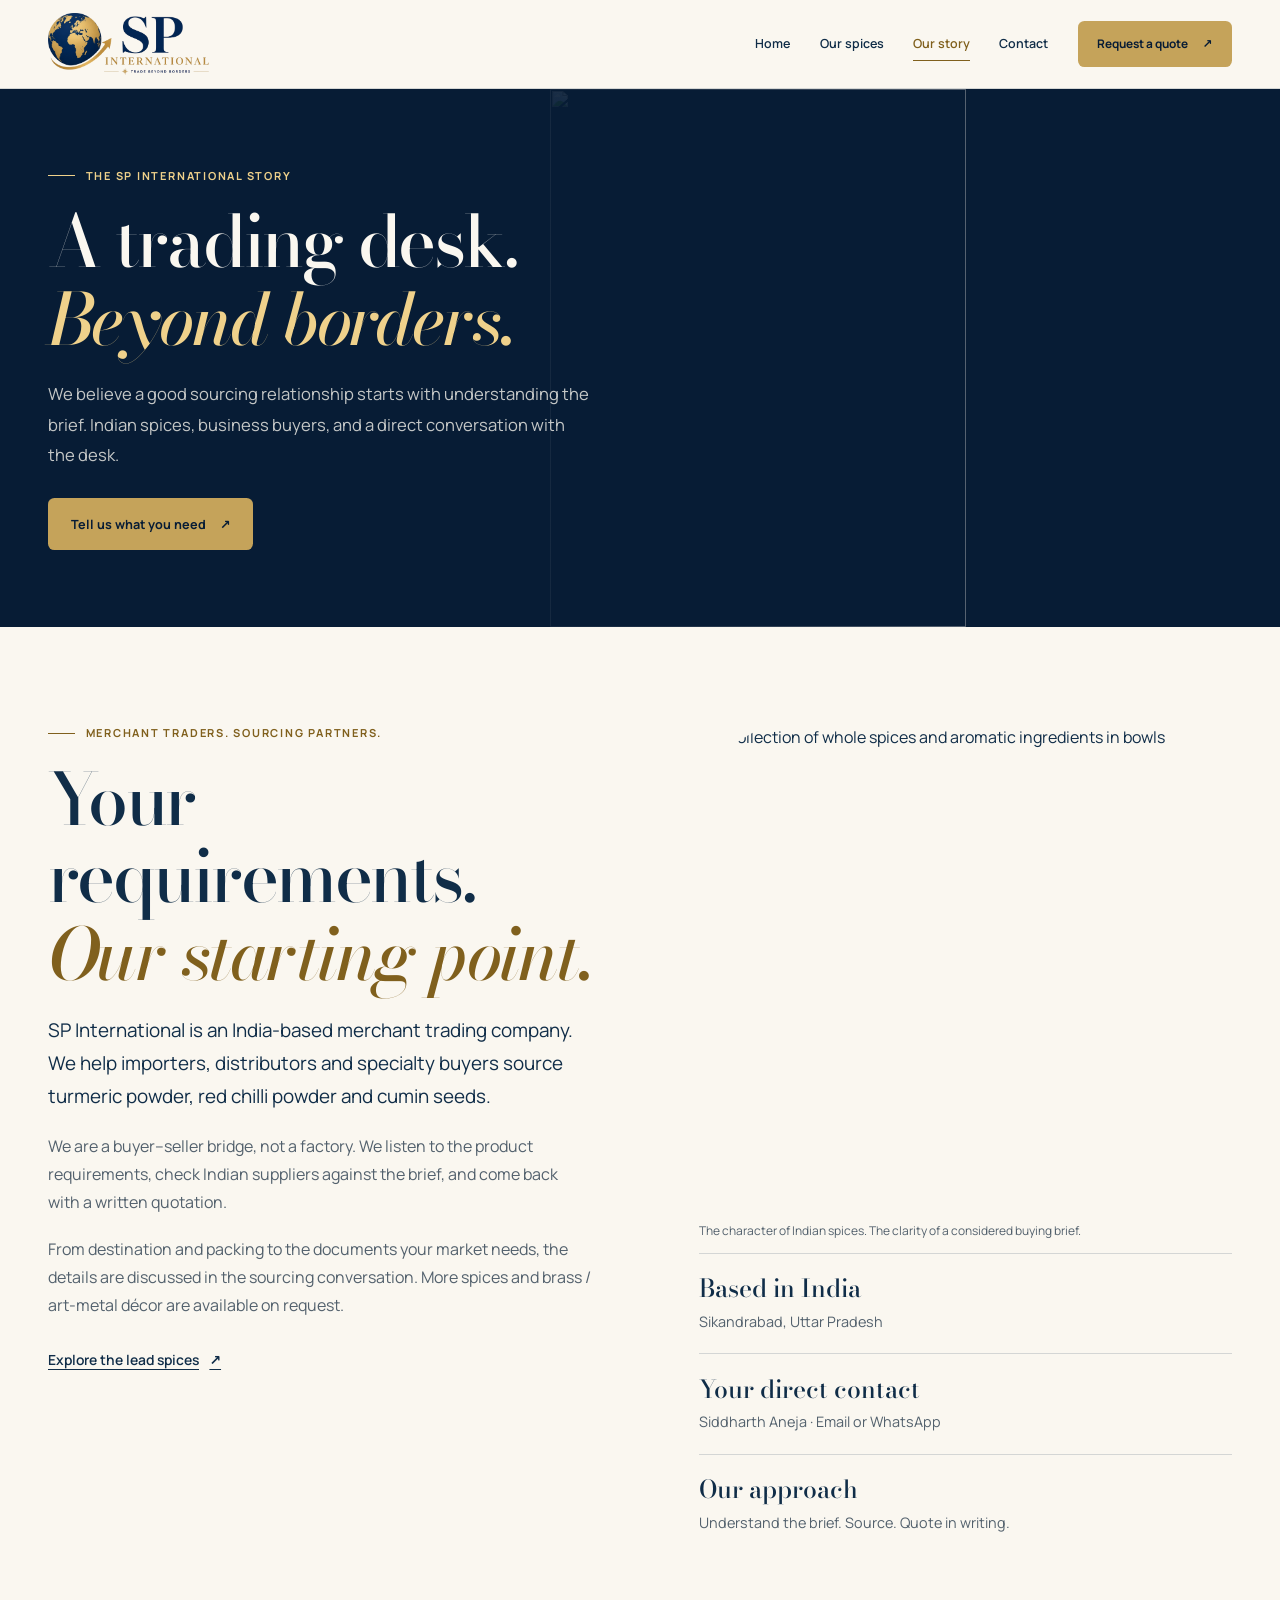
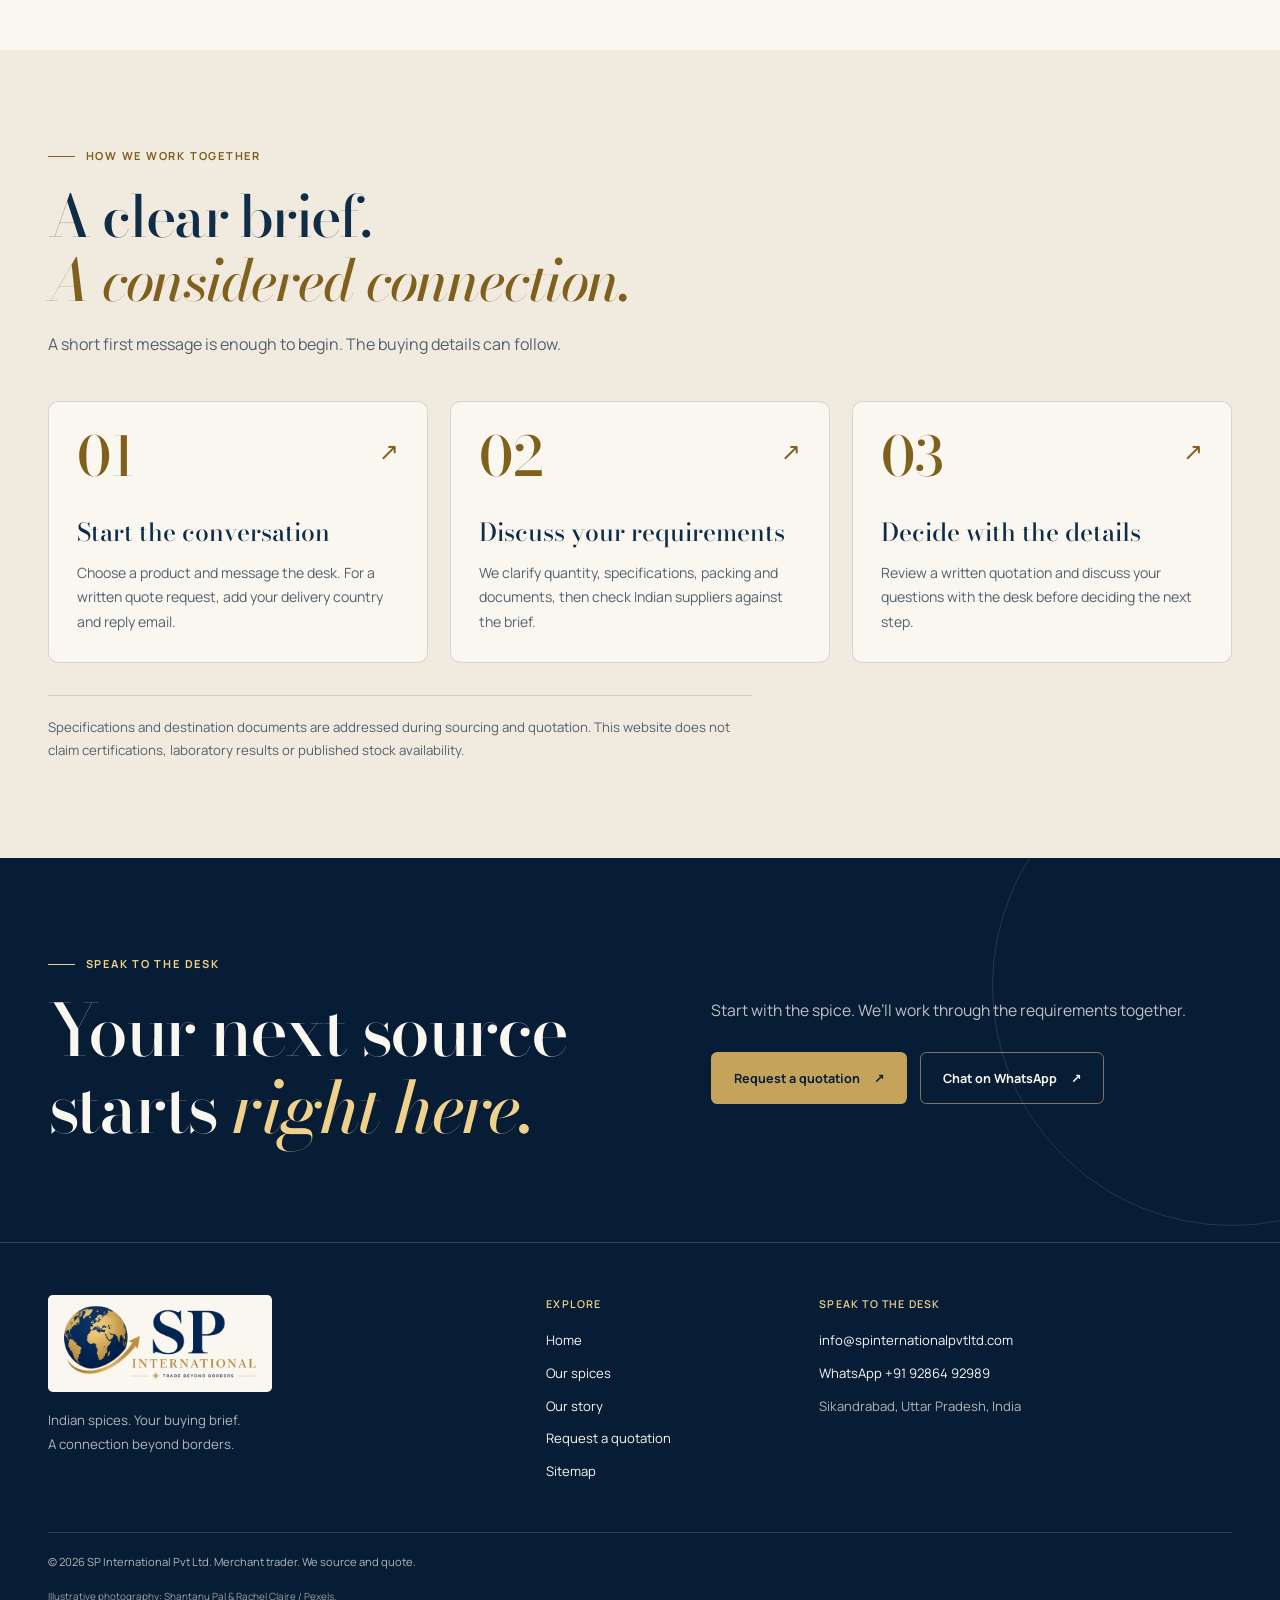
==== commit a91ec402: "Complete sitemap and on-page SEO for crawlers Add lastmod and an HTML sitemap, and fill Open Graph, " ====
--- a/about.html
+++ b/about.html
@@ -3,22 +3,86 @@
 <head>
   <meta charset="utf-8">
   <meta name="viewport" content="width=device-width, initial-scale=1">
-  <title>About SP International | Indian Spice Supplier</title>
+  <title>About SP International | Indian Spice Trading Desk</title>
   <meta name="description" content="Meet SP International, a merchant spice trading desk in Sikandrabad, India. We source turmeric powder, red chilli powder and cumin seeds to your buying brief.">
   <meta name="theme-color" content="#042654">
   <link rel="icon" href="assets/favicon.png" type="image/png">
   <link rel="apple-touch-icon" href="assets/favicon-192.png">
   <link rel="canonical" href="https://spinternationalpvtltd.com/about.html">
-  <meta property="og:title" content="About SP International | Indian Spice Supplier">
-  <meta property="og:description" content="Your buyer–supplier connection. Meet the India-based trading desk behind your spice sourcing conversation.">
+  <link rel="sitemap" type="application/xml" title="Sitemap" href="https://spinternationalpvtltd.com/sitemap.xml">
+  <meta property="og:title" content="About SP International | Indian Spice Trading Desk">
+  <meta property="og:description" content="Meet SP International, a merchant spice trading desk in Sikandrabad, India. We source turmeric powder, red chilli powder and cumin seeds to your buying brief.">
   <meta property="og:image" content="https://spinternationalpvtltd.com/assets/sp-whatsapp-profile-square.png">
+  <meta property="og:image:alt" content="SP International — Trade Beyond Borders">
+  <meta property="og:image:width" content="1280">
+  <meta property="og:image:height" content="720">
   <meta property="og:url" content="https://spinternationalpvtltd.com/about.html">
   <meta property="og:type" content="website">
+  <meta property="og:site_name" content="SP International">
+  <meta property="og:locale" content="en_IN">
+  <meta name="twitter:card" content="summary_large_image">
+  <meta name="twitter:title" content="About SP International | Indian Spice Trading Desk">
+  <meta name="twitter:description" content="Meet SP International, a merchant spice trading desk in Sikandrabad, India. We source turmeric powder, red chilli powder and cumin seeds to your buying brief.">
+  <meta name="twitter:image" content="https://spinternationalpvtltd.com/assets/sp-whatsapp-profile-square.png">
+  <meta name="twitter:image:alt" content="SP International — Trade Beyond Borders">
   <link rel="preconnect" href="https://fonts.googleapis.com">
   <link rel="preconnect" href="https://fonts.gstatic.com" crossorigin>
   <link href="https://fonts.googleapis.com/css2?family=Bodoni+Moda:opsz,wght@6..96,500;6..96,600&family=Manrope:wght@400;500;600;700&display=swap" rel="stylesheet">
   <link rel="manifest" href="site.webmanifest">
   <link rel="stylesheet" href="css/styles.css">
+  <script type="application/ld+json">
+  {
+    "@context": "https://schema.org",
+    "@graph": [
+      {
+        "@type": "AboutPage",
+        "@id": "https://spinternationalpvtltd.com/about.html#webpage",
+        "url": "https://spinternationalpvtltd.com/about.html",
+        "name": "About SP International",
+        "description": "Meet SP International, a merchant spice trading desk in Sikandrabad, India. We source turmeric powder, red chilli powder and cumin seeds to your buying brief.",
+        "isPartOf": { "@id": "https://spinternationalpvtltd.com/#website" },
+        "about": { "@id": "https://spinternationalpvtltd.com/#organization" },
+        "mainEntity": { "@id": "https://spinternationalpvtltd.com/#organization" },
+        "publisher": { "@id": "https://spinternationalpvtltd.com/#organization" },
+        "inLanguage": "en-IN"
+      },
+      {
+        "@type": "Organization",
+        "@id": "https://spinternationalpvtltd.com/#organization",
+        "name": "SP International Pvt Ltd",
+        "slogan": "Trade Beyond Borders",
+        "url": "https://spinternationalpvtltd.com/",
+        "email": "info@spinternationalpvtltd.com",
+        "telephone": "+919286492989",
+        "logo": { "@id": "https://spinternationalpvtltd.com/#logo" },
+        "address": {
+          "@type": "PostalAddress",
+          "addressLocality": "Sikandrabad",
+          "addressRegion": "Uttar Pradesh",
+          "addressCountry": "IN"
+        }
+      },
+      {
+        "@type": "BreadcrumbList",
+        "@id": "https://spinternationalpvtltd.com/about.html#breadcrumb",
+        "itemListElement": [
+          {
+            "@type": "ListItem",
+            "position": 1,
+            "name": "Home",
+            "item": "https://spinternationalpvtltd.com/"
+          },
+          {
+            "@type": "ListItem",
+            "position": 2,
+            "name": "Our story",
+            "item": "https://spinternationalpvtltd.com/about.html"
+          }
+        ]
+      }
+    ]
+  }
+  </script>
 </head>
 <body class="about-page">
   <a class="skip" href="#main">Skip to content</a>
@@ -68,7 +132,7 @@
   <footer class="site-footer">
     <div class="wrap footer-grid">
       <div class="footer-brand"><img class="footer-logo" src="assets/logo-lockup.png" alt="SP International Pvt Ltd — Trade Beyond Borders" width="1048" height="407" loading="lazy"><p>Indian spices. Your buying brief.<br>A connection beyond borders.</p></div>
-      <div><h2>Explore</h2><ul><li><a href="index.html">Home</a></li><li><a href="products.html">Our spices</a></li><li><a href="about.html">Our story</a></li><li><a href="contact.html#quote-form">Request a quotation</a></li></ul></div>
+      <div><h2>Explore</h2><ul><li><a href="index.html">Home</a></li><li><a href="products.html">Our spices</a></li><li><a href="about.html">Our story</a></li><li><a href="contact.html#quote-form">Request a quotation</a></li><li><a href="sitemap.html">Sitemap</a></li></ul></div>
       <div><h2>Speak to the desk</h2><ul><li><a href="mailto:info@spinternationalpvtltd.com">info@spinternationalpvtltd.com</a></li><li><a href="https://wa.me/919286492989" rel="noopener">WhatsApp +91 92864 92989</a></li><li>Sikandrabad, Uttar Pradesh, India</li></ul></div>
     </div>
     <div class="wrap footer-base"><p>&copy; <span id="year">2026</span> SP International Pvt Ltd. Merchant trader. We source and quote.</p><button class="motion-toggle" type="button" data-motion-toggle aria-pressed="false" hidden>Pause motion</button></div>
--- a/css/styles.css
+++ b/css/styles.css
@@ -186,6 +186,9 @@
 .stat-list li { display: grid; gap: 0.3rem; padding: 1.2rem 0; border-top: 1px solid var(--line); }
 .stat-list strong { font: 500 1.55rem/1.25 var(--serif); }
 .stat-list span { font-size: 0.9rem; color: var(--muted); }
+.sitemap-list { max-width: 46rem; }
+.sitemap-list a { text-decoration: underline; text-underline-offset: 0.18em; text-decoration-thickness: 1px; }
+.sitemap-list a:hover { color: var(--gold-deep); }
 .steps { display: grid; grid-template-columns: repeat(3, minmax(0, 1fr)); gap: 1.4rem; }
 .step { position: relative; padding: 1.75rem; border: 1px solid var(--line); border-radius: 0.65rem; background: var(--ivory); }
 .step .num { display: block; font: 500 3.4rem/1 var(--serif); color: var(--gold-deep); margin-bottom: 2rem; }
